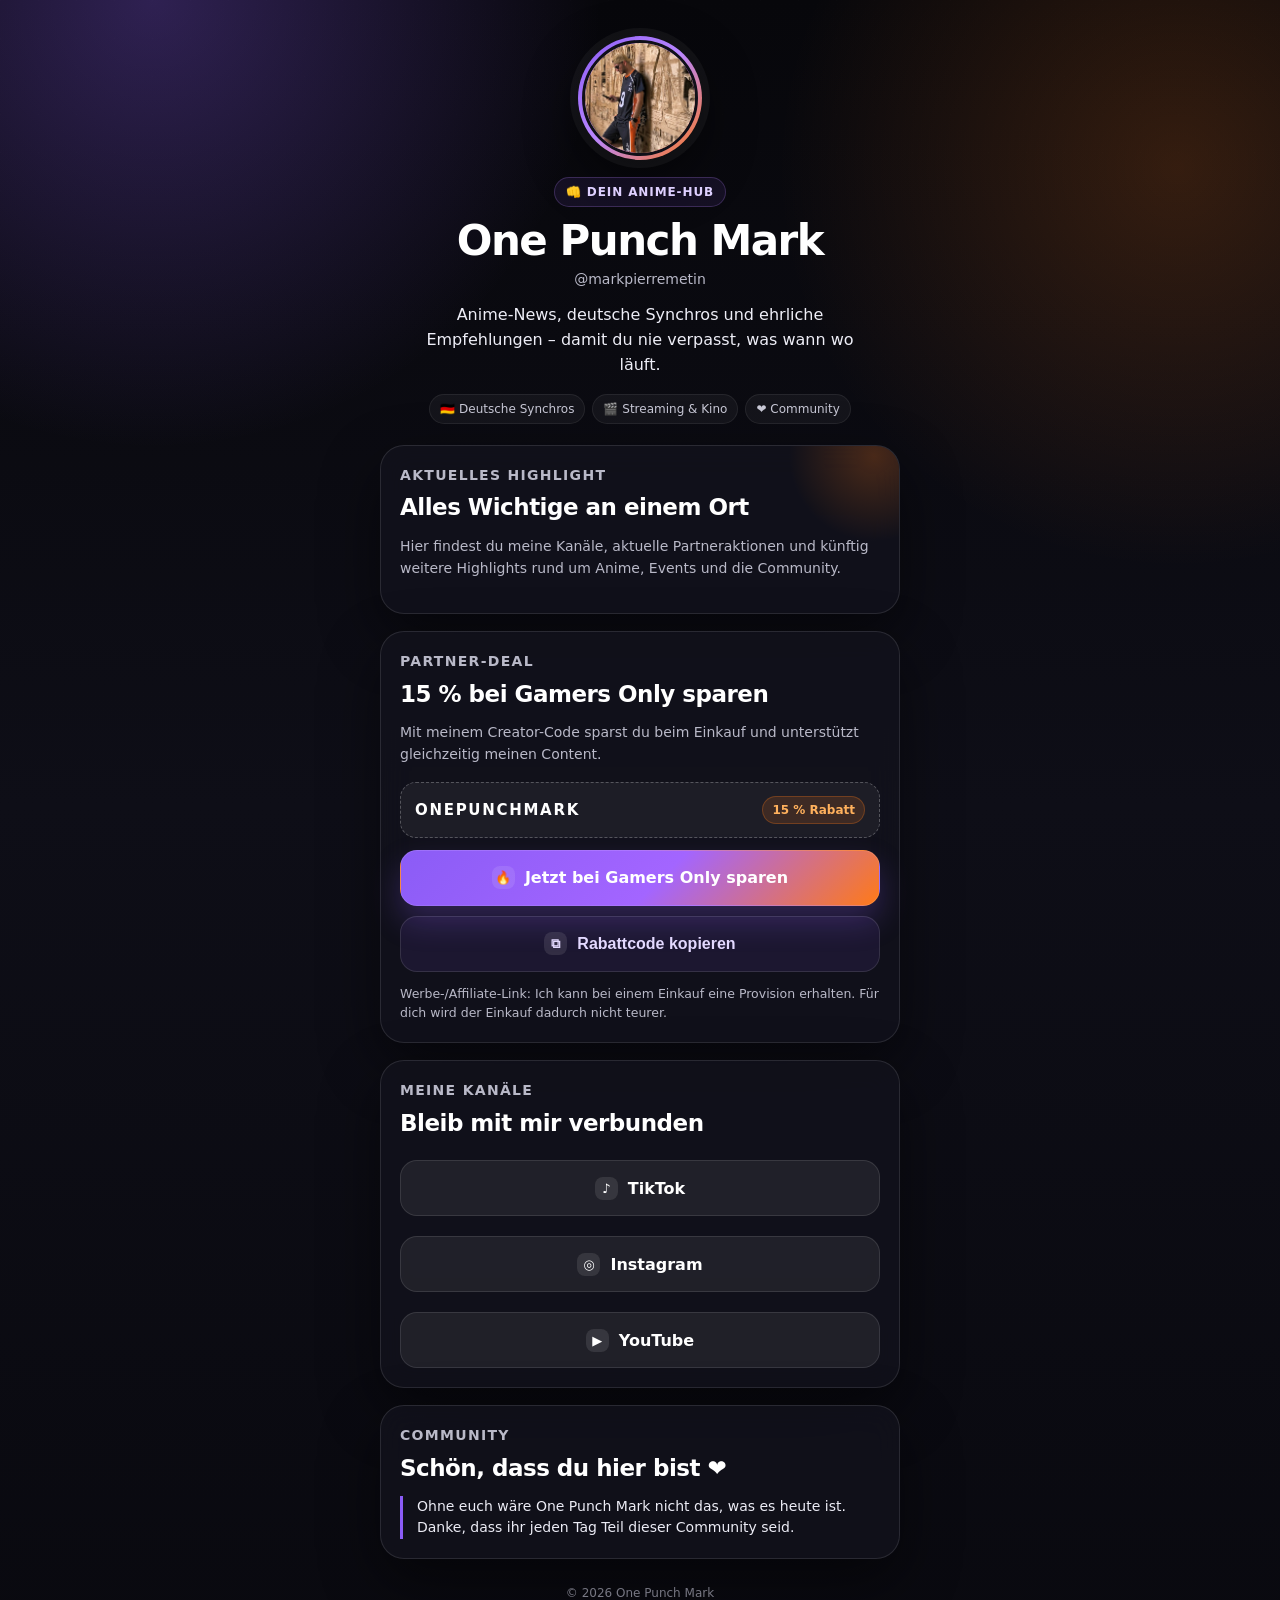
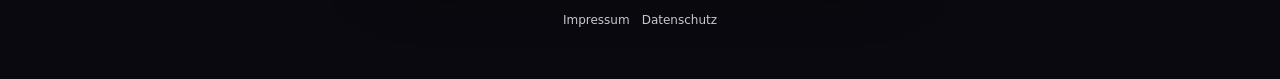
==== index.html @ 0d1c2e15 "Add files via upload" ====
<!doctype html>
<html lang="de">
<head>
  <meta charset="utf-8">
  <meta name="viewport" content="width=device-width,initial-scale=1">
  <meta name="description" content="One Punch Mark – Anime-News, deutsche Synchros, Empfehlungen und Community.">
  <meta name="theme-color" content="#08080d">
  <title>One Punch Mark – Dein Anime-Hub</title>
  <link rel="stylesheet" href="style.css">
</head>
<body>
  <main class="page-shell">
    <section class="hero">
      <div class="avatar-ring" data-avatar title="One Punch Mark">
        <img src="profilbild.jpg" alt="Profilbild von One Punch Mark">
      </div>
      <div class="kicker">👊 Dein Anime-Hub</div>
      <h1>One Punch Mark</h1>
      <div class="handle">@markpierremetin</div>
      <p class="tagline">Anime-News, deutsche Synchros und ehrliche Empfehlungen – damit du nie verpasst, was wann wo läuft.</p>
      <div class="quick-tags">
        <span>🇩🇪 Deutsche Synchros</span>
        <span>🎬 Streaming & Kino</span>
        <span>❤️ Community</span>
      </div>
    </section>

    <section class="panel highlight">
      <p class="eyebrow">Aktuelles Highlight</p>
      <h2>Alles Wichtige an einem Ort</h2>
      <p>Hier findest du meine Kanäle, aktuelle Partneraktionen und künftig weitere Highlights rund um Anime, Events und die Community.</p>
    </section>

    <section class="panel">
      <p class="eyebrow">Partner-Deal</p>
      <h2>15 % bei Gamers Only sparen</h2>
      <p>Mit meinem Creator-Code sparst du beim Einkauf und unterstützt gleichzeitig meinen Content.</p>
      <div class="deal-code">
        <strong>ONEPUNCHMARK</strong>
        <span class="discount">15 % Rabatt</span>
      </div>
      <a class="button primary" href="https://gamersonly.com?sca_ref=11611347.TvLRA7tiaW" target="_blank" rel="sponsored noopener noreferrer">
        <span class="icon">🔥</span> Jetzt bei Gamers Only sparen
      </a>
      <button class="button copy" type="button" data-copy-code>
        <span class="icon">⧉</span> Rabattcode kopieren
      </button>
      <p class="fineprint">Werbe-/Affiliate-Link: Ich kann bei einem Einkauf eine Provision erhalten. Für dich wird der Einkauf dadurch nicht teurer.</p>
    </section>

    <section class="panel">
      <p class="eyebrow">Meine Kanäle</p>
      <h2>Bleib mit mir verbunden</h2>
      <div class="social-grid">
        <a class="button secondary" href="https://www.tiktok.com/@markpierremetin" target="_blank" rel="noopener noreferrer">
          <span class="icon">♪</span> TikTok
        </a>
        <a class="button secondary" href="https://www.instagram.com/one_punch_mark" target="_blank" rel="noopener noreferrer">
          <span class="icon">◎</span> Instagram
        </a>
        <a class="button secondary" href="https://www.youtube.com/@One-Punch-Mark" target="_blank" rel="noopener noreferrer">
          <span class="icon">▶</span> YouTube
        </a>
      </div>
    </section>

    <section class="panel">
      <p class="eyebrow">Community</p>
      <h2>Schön, dass du hier bist ❤️</h2>
      <p class="community-quote">Ohne euch wäre One Punch Mark nicht das, was es heute ist. Danke, dass ihr jeden Tag Teil dieser Community seid.</p>
    </section>

    <footer class="footer">
      <div>© 2026 One Punch Mark</div>
      <nav aria-label="Rechtliche Informationen">
        <a href="impressum.html">Impressum</a>
        <a href="datenschutz.html">Datenschutz</a>
      </nav>
    </footer>
  </main>

  <div class="toast" data-toast aria-live="polite"></div>

  <div class="secret" data-secret>
    <div class="secret-card">
      <div class="punch">👊</div>
      <h2>Easter Egg gefunden!</h2>
      <p>Saitama hätte dafür vermutlich nur einmal tippen müssen.</p>
      <button class="button primary" type="button" data-close-secret>Zurück zur Seite</button>
    </div>
  </div>

  <script src="script.js"></script>
</body>
</html>
---- style.css ----
:root {
  --bg: #08080d;
  --bg-soft: #11111b;
  --panel: rgba(18,18,29,.78);
  --panel-strong: rgba(22,22,35,.94);
  --text: #fff;
  --muted: #b9b9c8;
  --line: rgba(255,255,255,.11);
  --violet: #8b5cf6;
  --violet-2: #b986ff;
  --orange: #ff7a18;
  --orange-2: #ffb15d;
  --green: #6ee7b7;
  --shadow: 0 22px 60px rgba(0,0,0,.48);
  --radius: 24px;
}
* { box-sizing: border-box; }
html { scroll-behavior: smooth; }
body {
  margin: 0;
  min-height: 100vh;
  color: var(--text);
  font-family: Inter, ui-sans-serif, system-ui, -apple-system, BlinkMacSystemFont, "Segoe UI", sans-serif;
  background:
    radial-gradient(circle at 12% 0%, rgba(139,92,246,.30), transparent 28rem),
    radial-gradient(circle at 92% 10%, rgba(255,122,24,.18), transparent 25rem),
    linear-gradient(180deg, #07070b 0%, #0e0e17 48%, #09090f 100%);
  overflow-x: hidden;
}
body::before {
  content: "";
  position: fixed;
  inset: 0;
  pointer-events: none;
  opacity: .32;
  background-image:
    linear-gradient(rgba(255,255,255,.025) 1px, transparent 1px),
    linear-gradient(90deg, rgba(255,255,255,.025) 1px, transparent 1px);
  background-size: 38px 38px;
  mask-image: linear-gradient(to bottom, #000, transparent 85%);
}
a { color: inherit; }
.page-shell {
  width: min(100% - 28px, 520px);
  margin: 0 auto;
  padding: 26px 0 48px;
  position: relative;
  z-index: 1;
}
.topbar {
  display: flex;
  align-items: center;
  justify-content: space-between;
  gap: 12px;
  margin-bottom: 22px;
}
.brand-mini {
  display: inline-flex;
  align-items: center;
  gap: 10px;
  text-decoration: none;
  font-weight: 850;
  letter-spacing: -.3px;
}
.brand-dot {
  width: 34px;
  height: 34px;
  border-radius: 12px;
  display: grid;
  place-items: center;
  background: linear-gradient(135deg, var(--violet), var(--orange));
  box-shadow: 0 10px 24px rgba(139,92,246,.22);
}
.back-link {
  text-decoration: none;
  color: var(--muted);
  font-size: 14px;
  padding: 9px 12px;
  border: 1px solid var(--line);
  border-radius: 999px;
  background: rgba(255,255,255,.04);
}
.hero {
  text-align: center;
  padding: 10px 0 4px;
  animation: rise .6s ease both;
}
.avatar-ring {
  width: 124px;
  height: 124px;
  border-radius: 50%;
  margin: 0 auto 17px;
  padding: 4px;
  background: linear-gradient(135deg, var(--violet), var(--violet-2) 48%, var(--orange));
  box-shadow: 0 0 0 8px rgba(255,255,255,.045), 0 20px 50px rgba(0,0,0,.55);
  cursor: pointer;
  user-select: none;
}
.avatar-ring img {
  width: 100%;
  height: 100%;
  display: block;
  object-fit: cover;
  border-radius: 50%;
  border: 3px solid #101018;
}
.kicker {
  display: inline-flex;
  align-items: center;
  gap: 7px;
  padding: 7px 11px;
  border: 1px solid rgba(185,134,255,.23);
  border-radius: 999px;
  background: rgba(139,92,246,.09);
  color: #ded0ff;
  font-size: 12px;
  font-weight: 800;
  letter-spacing: .9px;
  text-transform: uppercase;
}
h1 {
  margin: 13px 0 0;
  font-size: clamp(31px, 8vw, 42px);
  line-height: 1.02;
  letter-spacing: -1.5px;
}
.handle { margin-top: 8px; color: var(--muted); font-size: 14px; }
.tagline {
  margin: 15px auto 0;
  max-width: 440px;
  color: #eeeeF7;
  font-size: 16px;
  line-height: 1.58;
}
.quick-tags {
  display: flex;
  justify-content: center;
  flex-wrap: wrap;
  gap: 7px;
  margin-top: 16px;
}
.quick-tags span {
  color: #c9c9d7;
  background: rgba(255,255,255,.045);
  border: 1px solid rgba(255,255,255,.075);
  padding: 7px 10px;
  border-radius: 999px;
  font-size: 12px;
}
.panel {
  margin-top: 17px;
  padding: 19px;
  border: 1px solid var(--line);
  border-radius: var(--radius);
  background: var(--panel);
  backdrop-filter: blur(15px);
  -webkit-backdrop-filter: blur(15px);
  box-shadow: var(--shadow);
  animation: rise .58s ease both;
}
.panel.highlight {
  position: relative;
  overflow: hidden;
}
.panel.highlight::after {
  content: "";
  position: absolute;
  width: 180px;
  height: 180px;
  right: -65px;
  top: -80px;
  border-radius: 50%;
  background: radial-gradient(circle, rgba(255,122,24,.24), transparent 67%);
  pointer-events: none;
}
.eyebrow {
  margin: 0 0 8px;
  color: #dacbff;
  font-size: 12px;
  font-weight: 850;
  letter-spacing: 1.3px;
  text-transform: uppercase;
}
.panel h2 {
  margin: 0;
  font-size: 23px;
  line-height: 1.2;
  letter-spacing: -.5px;
}
.panel p {
  color: var(--muted);
  line-height: 1.56;
  font-size: 14px;
}
.deal-code {
  display: flex;
  align-items: center;
  justify-content: space-between;
  gap: 12px;
  margin: 16px 0 12px;
  padding: 13px 14px;
  border-radius: 16px;
  border: 1px dashed rgba(255,255,255,.25);
  background: rgba(255,255,255,.055);
}
.deal-code strong {
  font-size: 15px;
  letter-spacing: 1.7px;
}
.discount {
  padding: 6px 9px;
  border-radius: 999px;
  background: rgba(255,122,24,.14);
  border: 1px solid rgba(255,122,24,.28);
  color: var(--orange-2);
  font-size: 12px;
  font-weight: 850;
  white-space: nowrap;
}
.button {
  width: 100%;
  min-height: 56px;
  display: flex;
  align-items: center;
  justify-content: center;
  gap: 10px;
  padding: 14px 18px;
  text-decoration: none;
  border: 1px solid rgba(255,255,255,.11);
  border-radius: 17px;
  color: #fff;
  font-size: 16px;
  font-weight: 850;
  cursor: pointer;
  transition: transform .18s ease, filter .18s ease, border-color .18s ease, background .18s ease;
  -webkit-tap-highlight-color: transparent;
}
.button:hover, .button:focus-visible {
  transform: translateY(-2px);
  filter: brightness(1.07);
  border-color: rgba(255,255,255,.27);
}
.button:active { transform: translateY(0) scale(.99); }
.button.primary {
  background: linear-gradient(135deg, var(--violet), #a365ff 54%, var(--orange));
  box-shadow: 0 15px 30px rgba(139,92,246,.25);
}
.button.secondary { margin-top: 10px; background: rgba(255,255,255,.065); }
.button.copy {
  margin-top: 10px;
  background: rgba(139,92,246,.10);
  color: #e3d9ff;
}
.icon {
  width: 23px;
  height: 23px;
  display: inline-grid;
  place-items: center;
  border-radius: 8px;
  font-size: 13px;
  font-weight: 900;
  background: rgba(255,255,255,.10);
}
.social-grid {
  display: grid;
  gap: 10px;
  margin-top: 13px;
}
.fineprint {
  margin: 12px 0 0 !important;
  font-size: 12.5px !important;
}
.community-quote {
  margin: 13px 0 0;
  padding-left: 14px;
  border-left: 3px solid var(--violet);
  color: #ececf5 !important;
}
.footer {
  text-align: center;
  color: #8f8f9d;
  font-size: 12px;
  line-height: 1.8;
  margin-top: 24px;
}
.footer nav {
  display: flex;
  justify-content: center;
  flex-wrap: wrap;
  gap: 4px 12px;
  margin-top: 5px;
}
.footer a { color: #d0d0dd; text-decoration: none; }
.legal {
  padding: 22px;
  background: var(--panel-strong);
}
.legal h1 { font-size: 34px; margin: 0 0 6px; }
.legal h2 {
  margin: 26px 0 8px;
  font-size: 20px;
  letter-spacing: -.3px;
}
.legal h3 { margin: 18px 0 6px; font-size: 16px; }
.legal p, .legal li {
  color: #d0d0dc;
  font-size: 14px;
  line-height: 1.66;
}
.legal ul { padding-left: 20px; }
.legal a { color: #d8c6ff; overflow-wrap: anywhere; }
.notice {
  margin: 16px 0;
  padding: 13px 14px;
  border-radius: 15px;
  background: rgba(255,177,93,.08);
  border: 1px solid rgba(255,177,93,.19);
  color: #f3d4b3 !important;
}
.toast {
  position: fixed;
  left: 50%;
  bottom: 24px;
  transform: translate(-50%, 18px);
  z-index: 20;
  padding: 11px 15px;
  border-radius: 999px;
  background: #f5f3ff;
  color: #18131f;
  font-size: 13px;
  font-weight: 850;
  box-shadow: 0 18px 40px rgba(0,0,0,.35);
  opacity: 0;
  pointer-events: none;
  transition: .25s ease;
}
.toast.show { opacity: 1; transform: translate(-50%, 0); }
.secret {
  position: fixed;
  inset: 0;
  z-index: 30;
  display: grid;
  place-items: center;
  padding: 24px;
  background: rgba(5,5,10,.82);
  backdrop-filter: blur(12px);
  opacity: 0;
  pointer-events: none;
  transition: .25s ease;
}
.secret.show { opacity: 1; pointer-events: auto; }
.secret-card {
  width: min(100%, 390px);
  text-align: center;
  padding: 27px;
  border-radius: 25px;
  background: linear-gradient(155deg, #1c1830, #17131e);
  border: 1px solid rgba(255,255,255,.13);
  box-shadow: var(--shadow);
}
.secret-card .punch { font-size: 54px; }
.secret-card h2 { margin: 8px 0; }
.secret-card p { color: var(--muted); line-height: 1.55; }
@keyframes rise {
  from { opacity: 0; transform: translateY(13px); }
  to { opacity: 1; transform: translateY(0); }
}
@media (max-width: 390px) {
  .page-shell { width: min(100% - 20px, 520px); }
  .panel { padding: 16px; }
  .deal-code { align-items: flex-start; flex-direction: column; }
}
@media (prefers-reduced-motion: reduce) {
  *, *::before, *::after { animation: none !important; scroll-behavior: auto !important; transition: none !important; }
}
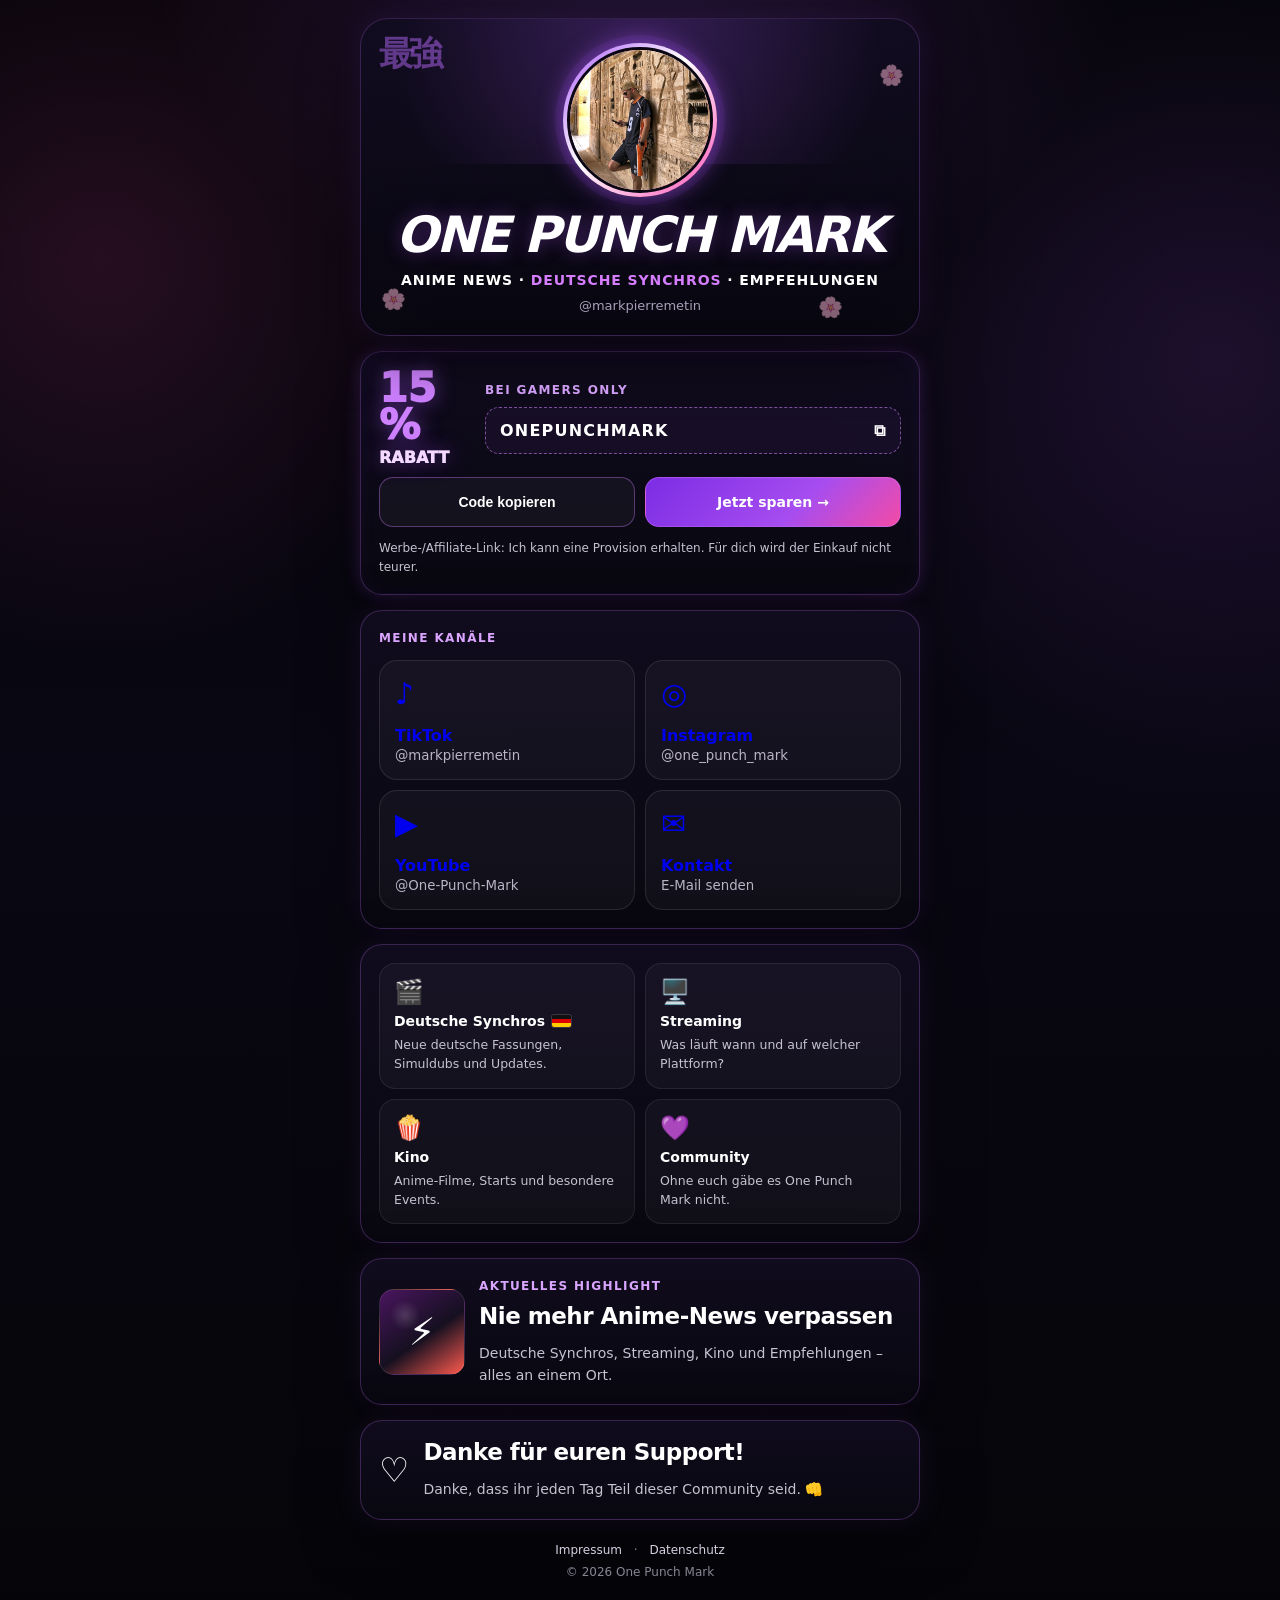
==== commit dd42afd3: "Add files via upload" ====
--- a/index.html
+++ b/index.html
@@ -1,95 +1,102 @@
 <!doctype html>
 <html lang="de">
 <head>
-  <meta charset="utf-8">
-  <meta name="viewport" content="width=device-width,initial-scale=1">
-  <meta name="description" content="One Punch Mark – Anime-News, deutsche Synchros, Empfehlungen und Community.">
-  <meta name="theme-color" content="#08080d">
-  <title>One Punch Mark – Dein Anime-Hub</title>
-  <link rel="stylesheet" href="style.css">
+<meta charset="utf-8">
+<meta name="viewport" content="width=device-width,initial-scale=1">
+<meta name="description" content="One Punch Mark – Anime-News, deutsche Synchros, Streaming, Kino und Community.">
+<meta name="theme-color" content="#050509">
+<title>One Punch Mark Hub</title>
+<link rel="stylesheet" href="style.css">
 </head>
 <body>
-  <main class="page-shell">
-    <section class="hero">
-      <div class="avatar-ring" data-avatar title="One Punch Mark">
-        <img src="profilbild.jpg" alt="Profilbild von One Punch Mark">
+<main class="wrap">
+  <section class="hero">
+    <div class="jp">最強</div>
+    <span class="sakura s1">🌸</span><span class="sakura s2">🌸</span><span class="sakura s3">🌸</span>
+    <div class="profile" data-profile><img src="profilbild.jpg" alt="One Punch Mark"></div>
+    <h1>One Punch Mark</h1>
+    <div class="sub">Anime News · <b>Deutsche Synchros</b> · Empfehlungen</div>
+    <div class="handle">@markpierremetin</div>
+  </section>
+
+  <section class="panel glow">
+    <div class="deal">
+      <div class="percent">15 %<span>RABATT</span></div>
+      <div>
+        <p class="eyebrow">Bei Gamers Only</p>
+        <div class="codebox"><span>ONEPUNCHMARK</span><span>⧉</span></div>
       </div>
-      <div class="kicker">👊 Dein Anime-Hub</div>
-      <h1>One Punch Mark</h1>
-      <div class="handle">@markpierremetin</div>
-      <p class="tagline">Anime-News, deutsche Synchros und ehrliche Empfehlungen – damit du nie verpasst, was wann wo läuft.</p>
-      <div class="quick-tags">
-        <span>🇩🇪 Deutsche Synchros</span>
-        <span>🎬 Streaming & Kino</span>
-        <span>❤️ Community</span>
+    </div>
+    <div class="actions">
+      <button class="btn" type="button" data-copy>Code kopieren</button>
+      <a class="btn primary" href="https://gamersonly.com?sca_ref=11611347.TvLRA7tiaW" target="_blank" rel="sponsored noopener noreferrer">Jetzt sparen →</a>
+    </div>
+    <p style="margin-bottom:0;font-size:12px">Werbe-/Affiliate-Link: Ich kann eine Provision erhalten. Für dich wird der Einkauf nicht teurer.</p>
+  </section>
+
+  <section class="panel">
+    <p class="eyebrow">Meine Kanäle</p>
+    <div class="socials">
+      <a class="social-card" href="https://www.tiktok.com/@markpierremetin" target="_blank" rel="noopener noreferrer">
+        <div class="social-icon">♪</div><div><strong>TikTok</strong><br><small>@markpierremetin</small></div>
+      </a>
+      <a class="social-card" href="https://www.instagram.com/one_punch_mark" target="_blank" rel="noopener noreferrer">
+        <div class="social-icon">◎</div><div><strong>Instagram</strong><br><small>@one_punch_mark</small></div>
+      </a>
+      <a class="social-card" href="https://www.youtube.com/@One-Punch-Mark" target="_blank" rel="noopener noreferrer">
+        <div class="social-icon">▶</div><div><strong>YouTube</strong><br><small>@One-Punch-Mark</small></div>
+      </a>
+      <a class="social-card" href="mailto:onepunchcompany@web.de">
+        <div class="social-icon">✉</div><div><strong>Kontakt</strong><br><small>E-Mail senden</small></div>
+      </a>
+    </div>
+  </section>
+
+  <section class="panel">
+    <div class="features">
+      <div class="feature">
+        <div class="i">🎬</div>
+        <strong>Deutsche Synchros <span class="flag-de" aria-label="Deutschland"></span></strong>
+        <p>Neue deutsche Fassungen, Simuldubs und Updates.</p>
       </div>
-    </section>
+      <div class="feature">
+        <div class="i">🖥️</div>
+        <strong>Streaming</strong>
+        <p>Was läuft wann und auf welcher Plattform?</p>
+      </div>
+      <div class="feature">
+        <div class="i">🍿</div>
+        <strong>Kino</strong>
+        <p>Anime-Filme, Starts und besondere Events.</p>
+      </div>
+      <div class="feature">
+        <div class="i">💜</div>
+        <strong>Community</strong>
+        <p>Ohne euch gäbe es One Punch Mark nicht.</p>
+      </div>
+    </div>
+  </section>
 
-    <section class="panel highlight">
+  <section class="panel highlight">
+    <div class="highlight-art">⚡</div>
+    <div>
       <p class="eyebrow">Aktuelles Highlight</p>
-      <h2>Alles Wichtige an einem Ort</h2>
-      <p>Hier findest du meine Kanäle, aktuelle Partneraktionen und künftig weitere Highlights rund um Anime, Events und die Community.</p>
-    </section>
+      <h2>Nie mehr Anime-News verpassen</h2>
+      <p style="margin-bottom:0">Deutsche Synchros, Streaming, Kino und Empfehlungen – alles an einem Ort.</p>
+    </div>
+  </section>
 
-    <section class="panel">
-      <p class="eyebrow">Partner-Deal</p>
-      <h2>15 % bei Gamers Only sparen</h2>
-      <p>Mit meinem Creator-Code sparst du beim Einkauf und unterstützt gleichzeitig meinen Content.</p>
-      <div class="deal-code">
-        <strong>ONEPUNCHMARK</strong>
-        <span class="discount">15 % Rabatt</span>
-      </div>
-      <a class="button primary" href="https://gamersonly.com?sca_ref=11611347.TvLRA7tiaW" target="_blank" rel="sponsored noopener noreferrer">
-        <span class="icon">🔥</span> Jetzt bei Gamers Only sparen
-      </a>
-      <button class="button copy" type="button" data-copy-code>
-        <span class="icon">⧉</span> Rabattcode kopieren
-      </button>
-      <p class="fineprint">Werbe-/Affiliate-Link: Ich kann bei einem Einkauf eine Provision erhalten. Für dich wird der Einkauf dadurch nicht teurer.</p>
-    </section>
+  <section class="panel community">
+    <div class="heart">♡</div>
+    <div><h2>Danke für euren Support!</h2><p style="margin-bottom:0">Danke, dass ihr jeden Tag Teil dieser Community seid. 👊</p></div>
+  </section>
 
-    <section class="panel">
-      <p class="eyebrow">Meine Kanäle</p>
-      <h2>Bleib mit mir verbunden</h2>
-      <div class="social-grid">
-        <a class="button secondary" href="https://www.tiktok.com/@markpierremetin" target="_blank" rel="noopener noreferrer">
-          <span class="icon">♪</span> TikTok
-        </a>
-        <a class="button secondary" href="https://www.instagram.com/one_punch_mark" target="_blank" rel="noopener noreferrer">
-          <span class="icon">◎</span> Instagram
-        </a>
-        <a class="button secondary" href="https://www.youtube.com/@One-Punch-Mark" target="_blank" rel="noopener noreferrer">
-          <span class="icon">▶</span> YouTube
-        </a>
-      </div>
-    </section>
-
-    <section class="panel">
-      <p class="eyebrow">Community</p>
-      <h2>Schön, dass du hier bist ❤️</h2>
-      <p class="community-quote">Ohne euch wäre One Punch Mark nicht das, was es heute ist. Danke, dass ihr jeden Tag Teil dieser Community seid.</p>
-    </section>
-
-    <footer class="footer">
-      <div>© 2026 One Punch Mark</div>
-      <nav aria-label="Rechtliche Informationen">
-        <a href="impressum.html">Impressum</a>
-        <a href="datenschutz.html">Datenschutz</a>
-      </nav>
-    </footer>
-  </main>
-
-  <div class="toast" data-toast aria-live="polite"></div>
-
-  <div class="secret" data-secret>
-    <div class="secret-card">
-      <div class="punch">👊</div>
-      <h2>Easter Egg gefunden!</h2>
-      <p>Saitama hätte dafür vermutlich nur einmal tippen müssen.</p>
-      <button class="button primary" type="button" data-close-secret>Zurück zur Seite</button>
-    </div>
-  </div>
-
-  <script src="script.js"></script>
+  <footer class="footer">
+    <div><a href="impressum.html">Impressum</a> · <a href="datenschutz.html">Datenschutz</a></div>
+    <div>© 2026 One Punch Mark</div>
+  </footer>
+</main>
+<div class="toast" data-toast aria-live="polite"></div>
+<script src="script.js"></script>
 </body>
 </html>
--- a/style.css
+++ b/style.css
@@ -1,375 +1,174 @@
-:root {
-  --bg: #08080d;
-  --bg-soft: #11111b;
-  --panel: rgba(18,18,29,.78);
-  --panel-strong: rgba(22,22,35,.94);
-  --text: #fff;
-  --muted: #b9b9c8;
-  --line: rgba(255,255,255,.11);
-  --violet: #8b5cf6;
-  --violet-2: #b986ff;
-  --orange: #ff7a18;
-  --orange-2: #ffb15d;
-  --green: #6ee7b7;
-  --shadow: 0 22px 60px rgba(0,0,0,.48);
-  --radius: 24px;
+:root{
+  --bg:#050509;
+  --panel:rgba(12,10,24,.86);
+  --panel2:rgba(18,13,34,.94);
+  --line:rgba(196,118,255,.26);
+  --violet:#a855f7;
+  --violet2:#d67dff;
+  --pink:#ff4fb8;
+  --orange:#ff7a18;
+  --text:#ffffff;
+  --muted:#c5c2d1;
+  --soft:#8e8a9b;
+  --shadow:0 18px 55px rgba(0,0,0,.58);
 }
-* { box-sizing: border-box; }
-html { scroll-behavior: smooth; }
-body {
-  margin: 0;
-  min-height: 100vh;
-  color: var(--text);
-  font-family: Inter, ui-sans-serif, system-ui, -apple-system, BlinkMacSystemFont, "Segoe UI", sans-serif;
+*{box-sizing:border-box}
+html{scroll-behavior:smooth}
+body{
+  margin:0;
+  min-height:100vh;
+  color:var(--text);
+  font-family:Inter,ui-sans-serif,system-ui,-apple-system,BlinkMacSystemFont,"Segoe UI",sans-serif;
   background:
-    radial-gradient(circle at 12% 0%, rgba(139,92,246,.30), transparent 28rem),
-    radial-gradient(circle at 92% 10%, rgba(255,122,24,.18), transparent 25rem),
-    linear-gradient(180deg, #07070b 0%, #0e0e17 48%, #09090f 100%);
-  overflow-x: hidden;
+    radial-gradient(circle at 50% -10%,rgba(168,85,247,.25),transparent 32rem),
+    radial-gradient(circle at 8% 16%,rgba(255,79,184,.13),transparent 25rem),
+    radial-gradient(circle at 95% 22%,rgba(168,85,247,.14),transparent 28rem),
+    linear-gradient(180deg,#030306 0%,#090713 48%,#050509 100%);
+  overflow-x:hidden;
 }
-body::before {
-  content: "";
-  position: fixed;
-  inset: 0;
-  pointer-events: none;
-  opacity: .32;
+body:before{
+  content:"";
+  position:fixed;
+  inset:0;
+  pointer-events:none;
+  opacity:.25;
   background-image:
-    linear-gradient(rgba(255,255,255,.025) 1px, transparent 1px),
-    linear-gradient(90deg, rgba(255,255,255,.025) 1px, transparent 1px);
-  background-size: 38px 38px;
-  mask-image: linear-gradient(to bottom, #000, transparent 85%);
+    linear-gradient(rgba(255,255,255,.02) 1px,transparent 1px),
+    linear-gradient(90deg,rgba(255,255,255,.02) 1px,transparent 1px);
+  background-size:36px 36px;
+  mask-image:linear-gradient(to bottom,#000,transparent 88%);
 }
-a { color: inherit; }
-.page-shell {
-  width: min(100% - 28px, 520px);
-  margin: 0 auto;
-  padding: 26px 0 48px;
-  position: relative;
-  z-index: 1;
+.wrap{width:min(100% - 22px,560px);margin:auto;padding:18px 0 42px;position:relative;z-index:2}
+.hero{
+  position:relative;
+  padding:24px 18px 22px;
+  text-align:center;
+  border:1px solid rgba(188,111,255,.24);
+  border-radius:28px;
+  background:linear-gradient(180deg,rgba(17,12,32,.88),rgba(8,7,16,.92));
+  box-shadow:0 0 30px rgba(168,85,247,.12),var(--shadow);
+  overflow:hidden;
 }
-.topbar {
-  display: flex;
-  align-items: center;
-  justify-content: space-between;
-  gap: 12px;
-  margin-bottom: 22px;
+.hero:before{
+  content:"";
+  position:absolute;
+  inset:-30% -10% auto;
+  height:240px;
+  background:radial-gradient(circle,rgba(173,90,255,.24),transparent 68%);
 }
-.brand-mini {
-  display: inline-flex;
-  align-items: center;
-  gap: 10px;
-  text-decoration: none;
-  font-weight: 850;
-  letter-spacing: -.3px;
+.jp{
+  position:absolute;
+  left:18px;
+  top:12px;
+  color:rgba(185,109,255,.48);
+  font-size:34px;
+  font-weight:900;
+  letter-spacing:-4px;
 }
-.brand-dot {
-  width: 34px;
-  height: 34px;
-  border-radius: 12px;
-  display: grid;
-  place-items: center;
-  background: linear-gradient(135deg, var(--violet), var(--orange));
-  box-shadow: 0 10px 24px rgba(139,92,246,.22);
+.profile{
+  width:154px;height:154px;margin:0 auto 14px;padding:4px;border-radius:50%;
+  background:linear-gradient(135deg,var(--violet),#fff 45%,var(--pink));
+  box-shadow:0 0 24px rgba(168,85,247,.65),0 0 0 8px rgba(168,85,247,.08);
+  position:relative;z-index:2;cursor:pointer
 }
-.back-link {
-  text-decoration: none;
-  color: var(--muted);
-  font-size: 14px;
-  padding: 9px 12px;
-  border: 1px solid var(--line);
-  border-radius: 999px;
-  background: rgba(255,255,255,.04);
+.profile img{width:100%;height:100%;border-radius:50%;display:block;object-fit:cover;border:3px solid #0a0712}
+.hero h1{
+  position:relative;z-index:2;
+  margin:0;
+  font-size:clamp(34px,9vw,50px);
+  line-height:.98;
+  letter-spacing:-2px;
+  font-style:italic;
+  text-transform:uppercase;
+  text-shadow:0 0 18px rgba(168,85,247,.35);
 }
-.hero {
-  text-align: center;
-  padding: 10px 0 4px;
-  animation: rise .6s ease both;
+.hero .sub{
+  position:relative;z-index:2;
+  margin:12px 0 0;
+  font-size:14px;
+  font-weight:800;
+  letter-spacing:.9px;
+  text-transform:uppercase;
 }
-.avatar-ring {
-  width: 124px;
-  height: 124px;
-  border-radius: 50%;
-  margin: 0 auto 17px;
-  padding: 4px;
-  background: linear-gradient(135deg, var(--violet), var(--violet-2) 48%, var(--orange));
-  box-shadow: 0 0 0 8px rgba(255,255,255,.045), 0 20px 50px rgba(0,0,0,.55);
-  cursor: pointer;
-  user-select: none;
+.hero .sub b{color:var(--violet2)}
+.hero .handle{position:relative;z-index:2;margin-top:10px;color:#a99fb9;font-size:13px}
+.sakura{position:absolute;font-size:20px;opacity:.5;animation:float 7s ease-in-out infinite}
+.s1{right:15px;top:44px}.s2{left:20px;bottom:24px;animation-delay:1.6s}.s3{right:76px;bottom:16px;animation-delay:3s}
+.panel{
+  margin-top:15px;
+  padding:18px;
+  border-radius:22px;
+  border:1px solid var(--line);
+  background:linear-gradient(180deg,rgba(17,12,31,.94),rgba(9,8,17,.96));
+  box-shadow:0 0 26px rgba(168,85,247,.10),var(--shadow);
 }
-.avatar-ring img {
-  width: 100%;
-  height: 100%;
-  display: block;
-  object-fit: cover;
-  border-radius: 50%;
-  border: 3px solid #101018;
+.glow{box-shadow:0 0 18px rgba(168,85,247,.22),inset 0 0 20px rgba(168,85,247,.05),var(--shadow)}
+.eyebrow{margin:0 0 7px;color:#d9a5ff;font-size:12px;font-weight:900;letter-spacing:1.4px;text-transform:uppercase}
+h2{margin:0;font-size:23px;letter-spacing:-.5px}
+p{color:var(--muted);font-size:14px;line-height:1.55}
+.deal{
+  display:grid;grid-template-columns:90px 1fr;gap:16px;align-items:center
 }
-.kicker {
-  display: inline-flex;
-  align-items: center;
-  gap: 7px;
-  padding: 7px 11px;
-  border: 1px solid rgba(185,134,255,.23);
-  border-radius: 999px;
-  background: rgba(139,92,246,.09);
-  color: #ded0ff;
-  font-size: 12px;
-  font-weight: 800;
-  letter-spacing: .9px;
-  text-transform: uppercase;
+.percent{
+  font-size:41px;font-weight:1000;line-height:.9;color:#cf82ff;text-shadow:0 0 20px rgba(168,85,247,.55)
 }
-h1 {
-  margin: 13px 0 0;
-  font-size: clamp(31px, 8vw, 42px);
-  line-height: 1.02;
-  letter-spacing: -1.5px;
+.percent span{display:block;font-size:16px;margin-top:7px;color:#f3d9ff}
+.codebox{
+  display:flex;justify-content:space-between;align-items:center;gap:10px;
+  padding:13px 14px;border:1px dashed rgba(210,133,255,.55);border-radius:14px;
+  background:rgba(168,85,247,.06);font-weight:900;letter-spacing:1.2px
 }
-.handle { margin-top: 8px; color: var(--muted); font-size: 14px; }
-.tagline {
-  margin: 15px auto 0;
-  max-width: 440px;
-  color: #eeeeF7;
-  font-size: 16px;
-  line-height: 1.58;
+.actions{display:grid;grid-template-columns:1fr 1fr;gap:10px;margin-top:12px}
+.btn{
+  display:flex;align-items:center;justify-content:center;gap:8px;min-height:50px;padding:12px 14px;
+  border-radius:14px;border:1px solid rgba(208,123,255,.38);color:#fff;text-decoration:none;
+  background:rgba(255,255,255,.04);font-weight:850;font-size:14px;cursor:pointer;transition:.18s
 }
-.quick-tags {
-  display: flex;
-  justify-content: center;
-  flex-wrap: wrap;
-  gap: 7px;
-  margin-top: 16px;
+.btn:hover{transform:translateY(-2px);filter:brightness(1.1);box-shadow:0 0 20px rgba(168,85,247,.18)}
+.btn.primary{background:linear-gradient(135deg,#7c2ce4,#a64df0 60%,#f34ba6)}
+.socials{display:grid;grid-template-columns:1fr 1fr;gap:10px;margin-top:12px}
+.social-card{
+  min-height:120px;padding:15px;border-radius:18px;border:1px solid rgba(255,255,255,.10);
+  background:rgba(255,255,255,.035);text-decoration:none;display:flex;flex-direction:column;justify-content:space-between;
+  transition:.18s
 }
-.quick-tags span {
-  color: #c9c9d7;
-  background: rgba(255,255,255,.045);
-  border: 1px solid rgba(255,255,255,.075);
-  padding: 7px 10px;
-  border-radius: 999px;
-  font-size: 12px;
+.social-card:hover{transform:translateY(-2px);border-color:rgba(201,111,255,.45);box-shadow:0 0 22px rgba(168,85,247,.12)}
+.social-icon{font-size:30px}
+.social-card strong{font-size:16px}.social-card small{color:#b9b4c6}
+.features{display:grid;grid-template-columns:1fr 1fr;gap:10px}
+.feature{
+  padding:14px;border-radius:16px;background:rgba(255,255,255,.035);border:1px solid rgba(255,255,255,.08)
 }
-.panel {
-  margin-top: 17px;
-  padding: 19px;
-  border: 1px solid var(--line);
-  border-radius: var(--radius);
-  background: var(--panel);
-  backdrop-filter: blur(15px);
-  -webkit-backdrop-filter: blur(15px);
-  box-shadow: var(--shadow);
-  animation: rise .58s ease both;
+.feature .i{font-size:24px;margin-bottom:7px}
+.feature strong{display:flex;align-items:center;gap:7px;font-size:14px}
+.feature p{margin:6px 0 0;font-size:12.5px}
+.flag-de{display:inline-block;width:19px;height:12px;border-radius:2px;background:linear-gradient(to bottom,#111 0 33.33%,#dd0000 33.33% 66.66%,#ffce00 66.66%);box-shadow:0 0 0 1px rgba(255,255,255,.15)}
+.highlight{display:grid;grid-template-columns:86px 1fr;gap:14px;align-items:center}
+.highlight-art{
+  height:86px;border-radius:15px;
+  background:
+    radial-gradient(circle at 30% 30%,rgba(255,255,255,.16),transparent 18%),
+    linear-gradient(145deg,#4a155f,#151020 55%,#ff5a4f);
+  display:grid;place-items:center;font-size:38px;border:1px solid rgba(255,255,255,.10)
 }
-.panel.highlight {
-  position: relative;
-  overflow: hidden;
+.community{display:flex;gap:14px;align-items:center}
+.community .heart{font-size:34px}
+.footer{text-align:center;color:#898493;font-size:12px;margin-top:20px;line-height:1.8}
+.footer a{color:#d6cfe0;text-decoration:none;margin:0 8px}
+.toast{
+  position:fixed;left:50%;bottom:20px;transform:translate(-50%,16px);opacity:0;pointer-events:none;
+  background:#fff;color:#160d1c;font-weight:900;font-size:13px;padding:11px 15px;border-radius:999px;
+  box-shadow:0 18px 40px rgba(0,0,0,.4);transition:.2s;z-index:20
 }
-.panel.highlight::after {
-  content: "";
-  position: absolute;
-  width: 180px;
-  height: 180px;
-  right: -65px;
-  top: -80px;
-  border-radius: 50%;
-  background: radial-gradient(circle, rgba(255,122,24,.24), transparent 67%);
-  pointer-events: none;
+.toast.show{opacity:1;transform:translate(-50%,0)}
+.topbar{display:flex;justify-content:space-between;align-items:center;margin-bottom:14px}
+.topbar a{text-decoration:none}
+.back{padding:9px 12px;border:1px solid var(--line);border-radius:999px;color:var(--muted);background:rgba(255,255,255,.04)}
+.legal{padding:22px}.legal h1{margin:0 0 8px;font-size:34px}.legal h2{margin-top:25px;font-size:20px}
+.legal p,.legal li{color:#d2cedb;line-height:1.65;font-size:14px}.legal a{color:#d3a3ff;overflow-wrap:anywhere}
+.note{padding:13px;border-radius:14px;background:rgba(255,122,24,.08);border:1px solid rgba(255,122,24,.22);color:#f0d3bd!important}
+@keyframes float{0%,100%{transform:translateY(0) rotate(0)}50%{transform:translateY(-10px) rotate(8deg)}}
+@media(max-width:420px){
+  .deal{grid-template-columns:1fr}.actions{grid-template-columns:1fr}.profile{width:142px;height:142px}
 }
-.eyebrow {
-  margin: 0 0 8px;
-  color: #dacbff;
-  font-size: 12px;
-  font-weight: 850;
-  letter-spacing: 1.3px;
-  text-transform: uppercase;
-}
-.panel h2 {
-  margin: 0;
-  font-size: 23px;
-  line-height: 1.2;
-  letter-spacing: -.5px;
-}
-.panel p {
-  color: var(--muted);
-  line-height: 1.56;
-  font-size: 14px;
-}
-.deal-code {
-  display: flex;
-  align-items: center;
-  justify-content: space-between;
-  gap: 12px;
-  margin: 16px 0 12px;
-  padding: 13px 14px;
-  border-radius: 16px;
-  border: 1px dashed rgba(255,255,255,.25);
-  background: rgba(255,255,255,.055);
-}
-.deal-code strong {
-  font-size: 15px;
-  letter-spacing: 1.7px;
-}
-.discount {
-  padding: 6px 9px;
-  border-radius: 999px;
-  background: rgba(255,122,24,.14);
-  border: 1px solid rgba(255,122,24,.28);
-  color: var(--orange-2);
-  font-size: 12px;
-  font-weight: 850;
-  white-space: nowrap;
-}
-.button {
-  width: 100%;
-  min-height: 56px;
-  display: flex;
-  align-items: center;
-  justify-content: center;
-  gap: 10px;
-  padding: 14px 18px;
-  text-decoration: none;
-  border: 1px solid rgba(255,255,255,.11);
-  border-radius: 17px;
-  color: #fff;
-  font-size: 16px;
-  font-weight: 850;
-  cursor: pointer;
-  transition: transform .18s ease, filter .18s ease, border-color .18s ease, background .18s ease;
-  -webkit-tap-highlight-color: transparent;
-}
-.button:hover, .button:focus-visible {
-  transform: translateY(-2px);
-  filter: brightness(1.07);
-  border-color: rgba(255,255,255,.27);
-}
-.button:active { transform: translateY(0) scale(.99); }
-.button.primary {
-  background: linear-gradient(135deg, var(--violet), #a365ff 54%, var(--orange));
-  box-shadow: 0 15px 30px rgba(139,92,246,.25);
-}
-.button.secondary { margin-top: 10px; background: rgba(255,255,255,.065); }
-.button.copy {
-  margin-top: 10px;
-  background: rgba(139,92,246,.10);
-  color: #e3d9ff;
-}
-.icon {
-  width: 23px;
-  height: 23px;
-  display: inline-grid;
-  place-items: center;
-  border-radius: 8px;
-  font-size: 13px;
-  font-weight: 900;
-  background: rgba(255,255,255,.10);
-}
-.social-grid {
-  display: grid;
-  gap: 10px;
-  margin-top: 13px;
-}
-.fineprint {
-  margin: 12px 0 0 !important;
-  font-size: 12.5px !important;
-}
-.community-quote {
-  margin: 13px 0 0;
-  padding-left: 14px;
-  border-left: 3px solid var(--violet);
-  color: #ececf5 !important;
-}
-.footer {
-  text-align: center;
-  color: #8f8f9d;
-  font-size: 12px;
-  line-height: 1.8;
-  margin-top: 24px;
-}
-.footer nav {
-  display: flex;
-  justify-content: center;
-  flex-wrap: wrap;
-  gap: 4px 12px;
-  margin-top: 5px;
-}
-.footer a { color: #d0d0dd; text-decoration: none; }
-.legal {
-  padding: 22px;
-  background: var(--panel-strong);
-}
-.legal h1 { font-size: 34px; margin: 0 0 6px; }
-.legal h2 {
-  margin: 26px 0 8px;
-  font-size: 20px;
-  letter-spacing: -.3px;
-}
-.legal h3 { margin: 18px 0 6px; font-size: 16px; }
-.legal p, .legal li {
-  color: #d0d0dc;
-  font-size: 14px;
-  line-height: 1.66;
-}
-.legal ul { padding-left: 20px; }
-.legal a { color: #d8c6ff; overflow-wrap: anywhere; }
-.notice {
-  margin: 16px 0;
-  padding: 13px 14px;
-  border-radius: 15px;
-  background: rgba(255,177,93,.08);
-  border: 1px solid rgba(255,177,93,.19);
-  color: #f3d4b3 !important;
-}
-.toast {
-  position: fixed;
-  left: 50%;
-  bottom: 24px;
-  transform: translate(-50%, 18px);
-  z-index: 20;
-  padding: 11px 15px;
-  border-radius: 999px;
-  background: #f5f3ff;
-  color: #18131f;
-  font-size: 13px;
-  font-weight: 850;
-  box-shadow: 0 18px 40px rgba(0,0,0,.35);
-  opacity: 0;
-  pointer-events: none;
-  transition: .25s ease;
-}
-.toast.show { opacity: 1; transform: translate(-50%, 0); }
-.secret {
-  position: fixed;
-  inset: 0;
-  z-index: 30;
-  display: grid;
-  place-items: center;
-  padding: 24px;
-  background: rgba(5,5,10,.82);
-  backdrop-filter: blur(12px);
-  opacity: 0;
-  pointer-events: none;
-  transition: .25s ease;
-}
-.secret.show { opacity: 1; pointer-events: auto; }
-.secret-card {
-  width: min(100%, 390px);
-  text-align: center;
-  padding: 27px;
-  border-radius: 25px;
-  background: linear-gradient(155deg, #1c1830, #17131e);
-  border: 1px solid rgba(255,255,255,.13);
-  box-shadow: var(--shadow);
-}
-.secret-card .punch { font-size: 54px; }
-.secret-card h2 { margin: 8px 0; }
-.secret-card p { color: var(--muted); line-height: 1.55; }
-@keyframes rise {
-  from { opacity: 0; transform: translateY(13px); }
-  to { opacity: 1; transform: translateY(0); }
-}
-@media (max-width: 390px) {
-  .page-shell { width: min(100% - 20px, 520px); }
-  .panel { padding: 16px; }
-  .deal-code { align-items: flex-start; flex-direction: column; }
-}
-@media (prefers-reduced-motion: reduce) {
-  *, *::before, *::after { animation: none !important; scroll-behavior: auto !important; transition: none !important; }
-}
+@media(prefers-reduced-motion:reduce){*{animation:none!important;transition:none!important}}
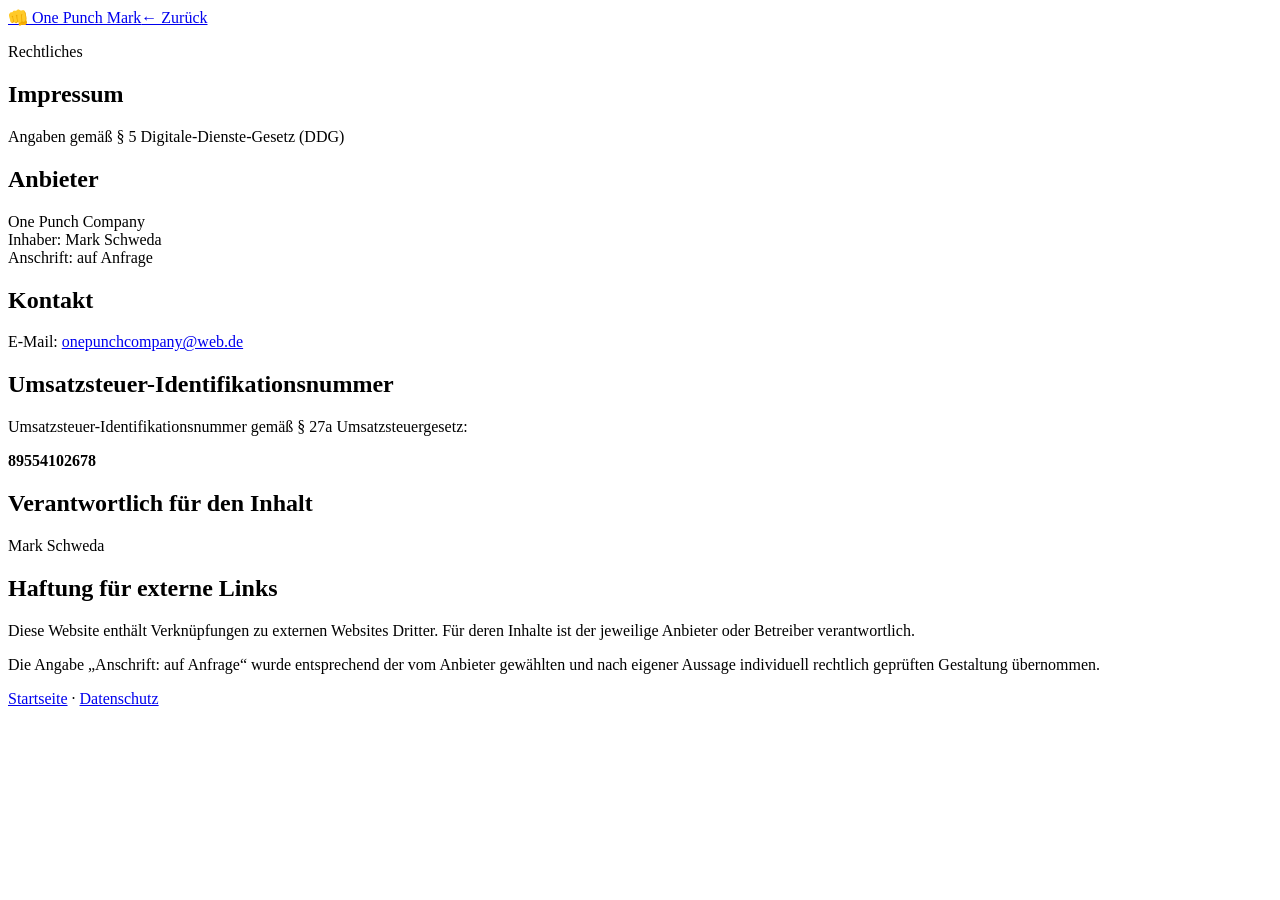
==== commit 6539a84f: "Add files via upload" ====
--- a/index.html
+++ b/index.html
@@ -1,102 +1,17 @@
 <!doctype html>
 <html lang="de">
-<head>
-<meta charset="utf-8">
-<meta name="viewport" content="width=device-width,initial-scale=1">
-<meta name="description" content="One Punch Mark – Anime-News, deutsche Synchros, Streaming, Kino und Community.">
-<meta name="theme-color" content="#050509">
-<title>One Punch Mark Hub</title>
-<link rel="stylesheet" href="style.css">
-</head>
-<body>
-<main class="wrap">
-  <section class="hero">
-    <div class="jp">最強</div>
-    <span class="sakura s1">🌸</span><span class="sakura s2">🌸</span><span class="sakura s3">🌸</span>
-    <div class="profile" data-profile><img src="profilbild.jpg" alt="One Punch Mark"></div>
-    <h1>One Punch Mark</h1>
-    <div class="sub">Anime News · <b>Deutsche Synchros</b> · Empfehlungen</div>
-    <div class="handle">@markpierremetin</div>
-  </section>
-
-  <section class="panel glow">
-    <div class="deal">
-      <div class="percent">15 %<span>RABATT</span></div>
-      <div>
-        <p class="eyebrow">Bei Gamers Only</p>
-        <div class="codebox"><span>ONEPUNCHMARK</span><span>⧉</span></div>
-      </div>
-    </div>
-    <div class="actions">
-      <button class="btn" type="button" data-copy>Code kopieren</button>
-      <a class="btn primary" href="https://gamersonly.com?sca_ref=11611347.TvLRA7tiaW" target="_blank" rel="sponsored noopener noreferrer">Jetzt sparen →</a>
-    </div>
-    <p style="margin-bottom:0;font-size:12px">Werbe-/Affiliate-Link: Ich kann eine Provision erhalten. Für dich wird der Einkauf nicht teurer.</p>
-  </section>
-
-  <section class="panel">
-    <p class="eyebrow">Meine Kanäle</p>
-    <div class="socials">
-      <a class="social-card" href="https://www.tiktok.com/@markpierremetin" target="_blank" rel="noopener noreferrer">
-        <div class="social-icon">♪</div><div><strong>TikTok</strong><br><small>@markpierremetin</small></div>
-      </a>
-      <a class="social-card" href="https://www.instagram.com/one_punch_mark" target="_blank" rel="noopener noreferrer">
-        <div class="social-icon">◎</div><div><strong>Instagram</strong><br><small>@one_punch_mark</small></div>
-      </a>
-      <a class="social-card" href="https://www.youtube.com/@One-Punch-Mark" target="_blank" rel="noopener noreferrer">
-        <div class="social-icon">▶</div><div><strong>YouTube</strong><br><small>@One-Punch-Mark</small></div>
-      </a>
-      <a class="social-card" href="mailto:onepunchcompany@web.de">
-        <div class="social-icon">✉</div><div><strong>Kontakt</strong><br><small>E-Mail senden</small></div>
-      </a>
-    </div>
-  </section>
-
-  <section class="panel">
-    <div class="features">
-      <div class="feature">
-        <div class="i">🎬</div>
-        <strong>Deutsche Synchros <span class="flag-de" aria-label="Deutschland"></span></strong>
-        <p>Neue deutsche Fassungen, Simuldubs und Updates.</p>
-      </div>
-      <div class="feature">
-        <div class="i">🖥️</div>
-        <strong>Streaming</strong>
-        <p>Was läuft wann und auf welcher Plattform?</p>
-      </div>
-      <div class="feature">
-        <div class="i">🍿</div>
-        <strong>Kino</strong>
-        <p>Anime-Filme, Starts und besondere Events.</p>
-      </div>
-      <div class="feature">
-        <div class="i">💜</div>
-        <strong>Community</strong>
-        <p>Ohne euch gäbe es One Punch Mark nicht.</p>
-      </div>
-    </div>
-  </section>
-
-  <section class="panel highlight">
-    <div class="highlight-art">⚡</div>
-    <div>
-      <p class="eyebrow">Aktuelles Highlight</p>
-      <h2>Nie mehr Anime-News verpassen</h2>
-      <p style="margin-bottom:0">Deutsche Synchros, Streaming, Kino und Empfehlungen – alles an einem Ort.</p>
-    </div>
-  </section>
-
-  <section class="panel community">
-    <div class="heart">♡</div>
-    <div><h2>Danke für euren Support!</h2><p style="margin-bottom:0">Danke, dass ihr jeden Tag Teil dieser Community seid. 👊</p></div>
-  </section>
-
-  <footer class="footer">
-    <div><a href="impressum.html">Impressum</a> · <a href="datenschutz.html">Datenschutz</a></div>
-    <div>© 2026 One Punch Mark</div>
-  </footer>
-</main>
-<div class="toast" data-toast aria-live="polite"></div>
-<script src="script.js"></script>
-</body>
-</html>
+<head><meta charset="utf-8"><meta name="viewport" content="width=device-width,initial-scale=1"><meta name="theme-color" content="#050509"><title>Impressum – One Punch Mark</title><link rel="stylesheet" href="style.css"></head>
+<body><main class="wrap">
+<div class="topbar"><a href="index.html">👊 One Punch Mark</a><a class="back" href="index.html">← Zurück</a></div>
+<article class="panel legal">
+<p class="eyebrow">Rechtliches</p><h1>Impressum</h1>
+<p>Angaben gemäß § 5 Digitale-Dienste-Gesetz (DDG)</p>
+<h2>Anbieter</h2><p>One Punch Company<br>Inhaber: Mark Schweda<br>Anschrift: auf Anfrage</p>
+<h2>Kontakt</h2><p>E-Mail: <a href="mailto:onepunchcompany@web.de">onepunchcompany@web.de</a></p>
+<h2>Umsatzsteuer-Identifikationsnummer</h2><p>Umsatzsteuer-Identifikationsnummer gemäß § 27a Umsatzsteuergesetz:</p><p><strong>89554102678</strong></p>
+<h2>Verantwortlich für den Inhalt</h2><p>Mark Schweda</p>
+<h2>Haftung für externe Links</h2><p>Diese Website enthält Verknüpfungen zu externen Websites Dritter. Für deren Inhalte ist der jeweilige Anbieter oder Betreiber verantwortlich.</p>
+<p class="note">Die Angabe „Anschrift: auf Anfrage“ wurde entsprechend der vom Anbieter gewählten und nach eigener Aussage individuell rechtlich geprüften Gestaltung übernommen.</p>
+</article>
+<footer class="footer"><a href="index.html">Startseite</a> · <a href="datenschutz.html">Datenschutz</a></footer>
+</main></body></html>
--- a/style.css
+++ b/style.css
@@ -1,174 +1,11 @@
-:root{
-  --bg:#050509;
-  --panel:rgba(12,10,24,.86);
-  --panel2:rgba(18,13,34,.94);
-  --line:rgba(196,118,255,.26);
-  --violet:#a855f7;
-  --violet2:#d67dff;
-  --pink:#ff4fb8;
-  --orange:#ff7a18;
-  --text:#ffffff;
-  --muted:#c5c2d1;
-  --soft:#8e8a9b;
-  --shadow:0 18px 55px rgba(0,0,0,.58);
-}
-*{box-sizing:border-box}
-html{scroll-behavior:smooth}
-body{
-  margin:0;
-  min-height:100vh;
-  color:var(--text);
-  font-family:Inter,ui-sans-serif,system-ui,-apple-system,BlinkMacSystemFont,"Segoe UI",sans-serif;
-  background:
-    radial-gradient(circle at 50% -10%,rgba(168,85,247,.25),transparent 32rem),
-    radial-gradient(circle at 8% 16%,rgba(255,79,184,.13),transparent 25rem),
-    radial-gradient(circle at 95% 22%,rgba(168,85,247,.14),transparent 28rem),
-    linear-gradient(180deg,#030306 0%,#090713 48%,#050509 100%);
-  overflow-x:hidden;
-}
-body:before{
-  content:"";
-  position:fixed;
-  inset:0;
-  pointer-events:none;
-  opacity:.25;
-  background-image:
-    linear-gradient(rgba(255,255,255,.02) 1px,transparent 1px),
-    linear-gradient(90deg,rgba(255,255,255,.02) 1px,transparent 1px);
-  background-size:36px 36px;
-  mask-image:linear-gradient(to bottom,#000,transparent 88%);
-}
-.wrap{width:min(100% - 22px,560px);margin:auto;padding:18px 0 42px;position:relative;z-index:2}
-.hero{
-  position:relative;
-  padding:24px 18px 22px;
-  text-align:center;
-  border:1px solid rgba(188,111,255,.24);
-  border-radius:28px;
-  background:linear-gradient(180deg,rgba(17,12,32,.88),rgba(8,7,16,.92));
-  box-shadow:0 0 30px rgba(168,85,247,.12),var(--shadow);
-  overflow:hidden;
-}
-.hero:before{
-  content:"";
-  position:absolute;
-  inset:-30% -10% auto;
-  height:240px;
-  background:radial-gradient(circle,rgba(173,90,255,.24),transparent 68%);
-}
-.jp{
-  position:absolute;
-  left:18px;
-  top:12px;
-  color:rgba(185,109,255,.48);
-  font-size:34px;
-  font-weight:900;
-  letter-spacing:-4px;
-}
-.profile{
-  width:154px;height:154px;margin:0 auto 14px;padding:4px;border-radius:50%;
-  background:linear-gradient(135deg,var(--violet),#fff 45%,var(--pink));
-  box-shadow:0 0 24px rgba(168,85,247,.65),0 0 0 8px rgba(168,85,247,.08);
-  position:relative;z-index:2;cursor:pointer
-}
-.profile img{width:100%;height:100%;border-radius:50%;display:block;object-fit:cover;border:3px solid #0a0712}
-.hero h1{
-  position:relative;z-index:2;
-  margin:0;
-  font-size:clamp(34px,9vw,50px);
-  line-height:.98;
-  letter-spacing:-2px;
-  font-style:italic;
-  text-transform:uppercase;
-  text-shadow:0 0 18px rgba(168,85,247,.35);
-}
-.hero .sub{
-  position:relative;z-index:2;
-  margin:12px 0 0;
-  font-size:14px;
-  font-weight:800;
-  letter-spacing:.9px;
-  text-transform:uppercase;
-}
-.hero .sub b{color:var(--violet2)}
-.hero .handle{position:relative;z-index:2;margin-top:10px;color:#a99fb9;font-size:13px}
-.sakura{position:absolute;font-size:20px;opacity:.5;animation:float 7s ease-in-out infinite}
-.s1{right:15px;top:44px}.s2{left:20px;bottom:24px;animation-delay:1.6s}.s3{right:76px;bottom:16px;animation-delay:3s}
-.panel{
-  margin-top:15px;
-  padding:18px;
-  border-radius:22px;
-  border:1px solid var(--line);
-  background:linear-gradient(180deg,rgba(17,12,31,.94),rgba(9,8,17,.96));
-  box-shadow:0 0 26px rgba(168,85,247,.10),var(--shadow);
-}
-.glow{box-shadow:0 0 18px rgba(168,85,247,.22),inset 0 0 20px rgba(168,85,247,.05),var(--shadow)}
-.eyebrow{margin:0 0 7px;color:#d9a5ff;font-size:12px;font-weight:900;letter-spacing:1.4px;text-transform:uppercase}
-h2{margin:0;font-size:23px;letter-spacing:-.5px}
-p{color:var(--muted);font-size:14px;line-height:1.55}
-.deal{
-  display:grid;grid-template-columns:90px 1fr;gap:16px;align-items:center
-}
-.percent{
-  font-size:41px;font-weight:1000;line-height:.9;color:#cf82ff;text-shadow:0 0 20px rgba(168,85,247,.55)
-}
-.percent span{display:block;font-size:16px;margin-top:7px;color:#f3d9ff}
-.codebox{
-  display:flex;justify-content:space-between;align-items:center;gap:10px;
-  padding:13px 14px;border:1px dashed rgba(210,133,255,.55);border-radius:14px;
-  background:rgba(168,85,247,.06);font-weight:900;letter-spacing:1.2px
-}
-.actions{display:grid;grid-template-columns:1fr 1fr;gap:10px;margin-top:12px}
-.btn{
-  display:flex;align-items:center;justify-content:center;gap:8px;min-height:50px;padding:12px 14px;
-  border-radius:14px;border:1px solid rgba(208,123,255,.38);color:#fff;text-decoration:none;
-  background:rgba(255,255,255,.04);font-weight:850;font-size:14px;cursor:pointer;transition:.18s
-}
-.btn:hover{transform:translateY(-2px);filter:brightness(1.1);box-shadow:0 0 20px rgba(168,85,247,.18)}
-.btn.primary{background:linear-gradient(135deg,#7c2ce4,#a64df0 60%,#f34ba6)}
-.socials{display:grid;grid-template-columns:1fr 1fr;gap:10px;margin-top:12px}
-.social-card{
-  min-height:120px;padding:15px;border-radius:18px;border:1px solid rgba(255,255,255,.10);
-  background:rgba(255,255,255,.035);text-decoration:none;display:flex;flex-direction:column;justify-content:space-between;
-  transition:.18s
-}
-.social-card:hover{transform:translateY(-2px);border-color:rgba(201,111,255,.45);box-shadow:0 0 22px rgba(168,85,247,.12)}
-.social-icon{font-size:30px}
-.social-card strong{font-size:16px}.social-card small{color:#b9b4c6}
-.features{display:grid;grid-template-columns:1fr 1fr;gap:10px}
-.feature{
-  padding:14px;border-radius:16px;background:rgba(255,255,255,.035);border:1px solid rgba(255,255,255,.08)
-}
-.feature .i{font-size:24px;margin-bottom:7px}
-.feature strong{display:flex;align-items:center;gap:7px;font-size:14px}
-.feature p{margin:6px 0 0;font-size:12.5px}
-.flag-de{display:inline-block;width:19px;height:12px;border-radius:2px;background:linear-gradient(to bottom,#111 0 33.33%,#dd0000 33.33% 66.66%,#ffce00 66.66%);box-shadow:0 0 0 1px rgba(255,255,255,.15)}
-.highlight{display:grid;grid-template-columns:86px 1fr;gap:14px;align-items:center}
-.highlight-art{
-  height:86px;border-radius:15px;
-  background:
-    radial-gradient(circle at 30% 30%,rgba(255,255,255,.16),transparent 18%),
-    linear-gradient(145deg,#4a155f,#151020 55%,#ff5a4f);
-  display:grid;place-items:center;font-size:38px;border:1px solid rgba(255,255,255,.10)
-}
-.community{display:flex;gap:14px;align-items:center}
-.community .heart{font-size:34px}
-.footer{text-align:center;color:#898493;font-size:12px;margin-top:20px;line-height:1.8}
-.footer a{color:#d6cfe0;text-decoration:none;margin:0 8px}
-.toast{
-  position:fixed;left:50%;bottom:20px;transform:translate(-50%,16px);opacity:0;pointer-events:none;
-  background:#fff;color:#160d1c;font-weight:900;font-size:13px;padding:11px 15px;border-radius:999px;
-  box-shadow:0 18px 40px rgba(0,0,0,.4);transition:.2s;z-index:20
-}
-.toast.show{opacity:1;transform:translate(-50%,0)}
-.topbar{display:flex;justify-content:space-between;align-items:center;margin-bottom:14px}
-.topbar a{text-decoration:none}
-.back{padding:9px 12px;border:1px solid var(--line);border-radius:999px;color:var(--muted);background:rgba(255,255,255,.04)}
-.legal{padding:22px}.legal h1{margin:0 0 8px;font-size:34px}.legal h2{margin-top:25px;font-size:20px}
-.legal p,.legal li{color:#d2cedb;line-height:1.65;font-size:14px}.legal a{color:#d3a3ff;overflow-wrap:anywhere}
-.note{padding:13px;border-radius:14px;background:rgba(255,122,24,.08);border:1px solid rgba(255,122,24,.22);color:#f0d3bd!important}
-@keyframes float{0%,100%{transform:translateY(0) rotate(0)}50%{transform:translateY(-10px) rotate(8deg)}}
-@media(max-width:420px){
-  .deal{grid-template-columns:1fr}.actions{grid-template-columns:1fr}.profile{width:142px;height:142px}
-}
-@media(prefers-reduced-motion:reduce){*{animation:none!important;transition:none!important}}
+const toast=document.querySelector('[data-toast]');
+const showToast=(m)=>{if(!toast)return;toast.textContent=m;toast.classList.add('show');setTimeout(()=>toast.classList.remove('show'),1800)};
+document.querySelector('[data-copy]')?.addEventListener('click',async()=>{
+  try{await navigator.clipboard.writeText('ONEPUNCHMARK');showToast('Code ONEPUNCHMARK kopiert 👊')}
+  catch{showToast('Code: ONEPUNCHMARK')}
+});
+let taps=0,timer;
+document.querySelector('[data-profile]')?.addEventListener('click',()=>{
+  taps++;clearTimeout(timer);timer=setTimeout(()=>taps=0,1600);
+  if(taps>=5){showToast('Saitama hätte nur einmal getippt 👊');taps=0}
+});
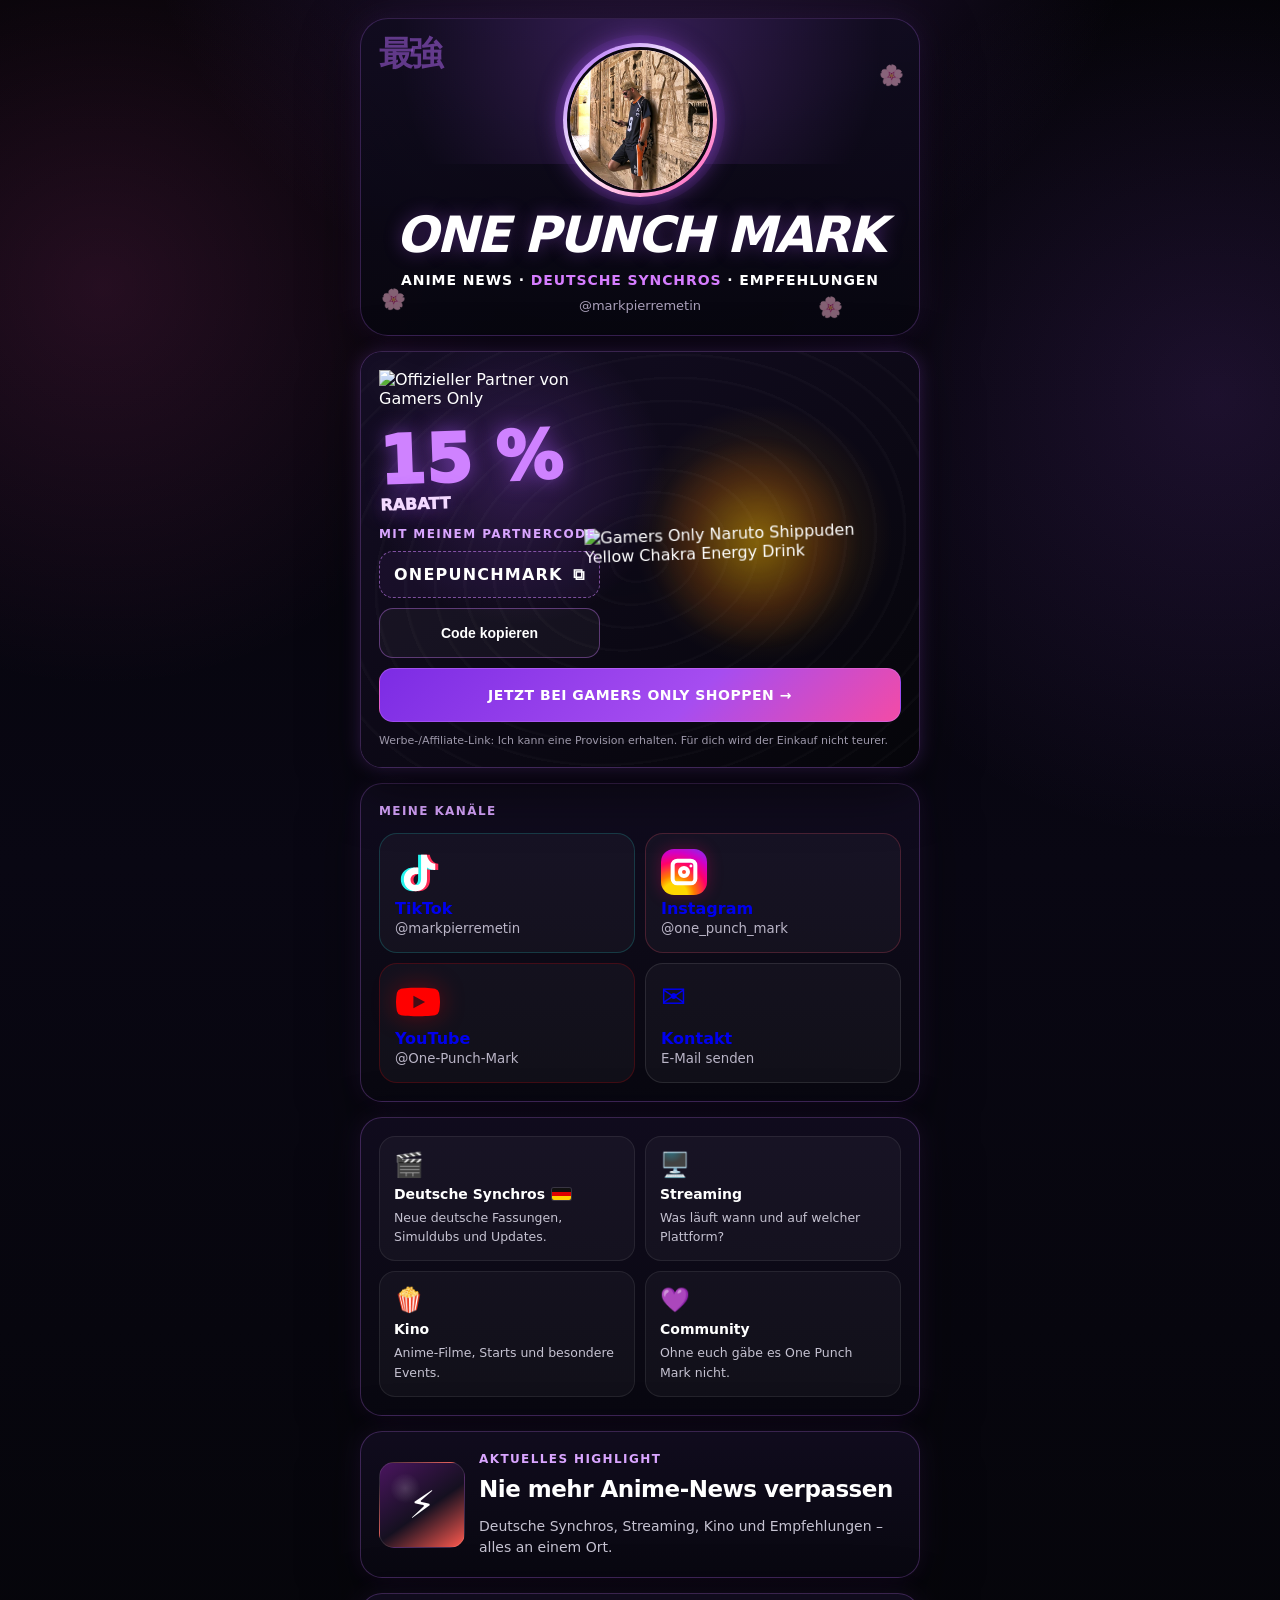
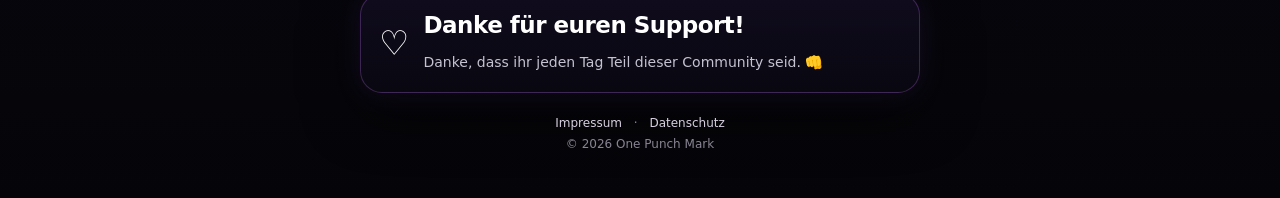
==== commit d9b559c7: "Add files via upload" ====
--- a/index.html
+++ b/index.html
@@ -1,17 +1,108 @@
 <!doctype html>
 <html lang="de">
-<head><meta charset="utf-8"><meta name="viewport" content="width=device-width,initial-scale=1"><meta name="theme-color" content="#050509"><title>Impressum – One Punch Mark</title><link rel="stylesheet" href="style.css"></head>
-<body><main class="wrap">
-<div class="topbar"><a href="index.html">👊 One Punch Mark</a><a class="back" href="index.html">← Zurück</a></div>
-<article class="panel legal">
-<p class="eyebrow">Rechtliches</p><h1>Impressum</h1>
-<p>Angaben gemäß § 5 Digitale-Dienste-Gesetz (DDG)</p>
-<h2>Anbieter</h2><p>One Punch Company<br>Inhaber: Mark Schweda<br>Anschrift: auf Anfrage</p>
-<h2>Kontakt</h2><p>E-Mail: <a href="mailto:onepunchcompany@web.de">onepunchcompany@web.de</a></p>
-<h2>Umsatzsteuer-Identifikationsnummer</h2><p>Umsatzsteuer-Identifikationsnummer gemäß § 27a Umsatzsteuergesetz:</p><p><strong>89554102678</strong></p>
-<h2>Verantwortlich für den Inhalt</h2><p>Mark Schweda</p>
-<h2>Haftung für externe Links</h2><p>Diese Website enthält Verknüpfungen zu externen Websites Dritter. Für deren Inhalte ist der jeweilige Anbieter oder Betreiber verantwortlich.</p>
-<p class="note">Die Angabe „Anschrift: auf Anfrage“ wurde entsprechend der vom Anbieter gewählten und nach eigener Aussage individuell rechtlich geprüften Gestaltung übernommen.</p>
-</article>
-<footer class="footer"><a href="index.html">Startseite</a> · <a href="datenschutz.html">Datenschutz</a></footer>
-</main></body></html>
+<head>
+<meta charset="utf-8">
+<meta name="viewport" content="width=device-width,initial-scale=1">
+<meta name="description" content="One Punch Mark – Anime-News, deutsche Synchros, Streaming, Kino und Community.">
+<meta name="theme-color" content="#050509">
+<title>One Punch Mark Hub</title>
+<link rel="stylesheet" href="style.css">
+</head>
+<body>
+<main class="wrap">
+  <section class="hero">
+    <div class="jp">最強</div>
+    <span class="sakura s1">🌸</span><span class="sakura s2">🌸</span><span class="sakura s3">🌸</span>
+    <div class="profile" data-profile><img src="profilbild.jpg" alt="One Punch Mark"></div>
+    <h1>One Punch Mark</h1>
+    <div class="sub">Anime News · <b>Deutsche Synchros</b> · Empfehlungen</div>
+    <div class="handle">@markpierremetin</div>
+  </section>
+
+  <section class="panel glow sponsor-panel">
+    <img class="partner-badge" src="assets/gamers-partner.png" alt="Offizieller Partner von Gamers Only">
+    <div class="sponsor-grid">
+      <div class="deal-copy">
+        <div class="percent">15 %<span>RABATT</span></div>
+        <p class="eyebrow">Mit meinem Partnercode</p>
+        <div class="codebox"><span>ONEPUNCHMARK</span><span>⧉</span></div>
+        <button class="btn copy-btn" type="button" data-copy>Code kopieren</button>
+      </div>
+      <div class="product-stage">
+        <div class="product-glow"></div>
+        <img src="assets/gamers-naruto.png" alt="Gamers Only Naruto Shippuden Yellow Chakra Energy Drink">
+      </div>
+    </div>
+    <a class="btn primary sponsor-cta" href="https://gamersonly.com?sca_ref=11611347.TvLRA7tiaW" target="_blank" rel="sponsored noopener noreferrer">
+      Jetzt bei Gamers Only shoppen →
+    </a>
+    <p class="affiliate-note">Werbe-/Affiliate-Link: Ich kann eine Provision erhalten. Für dich wird der Einkauf nicht teurer.</p>
+  </section>
+
+
+  <section class="panel">
+    <p class="eyebrow">Meine Kanäle</p>
+    <div class="socials">
+      <a class="social-card" href="https://www.tiktok.com/@markpierremetin" target="_blank" rel="noopener noreferrer">
+        <div class="social-icon brand tiktok" aria-hidden="true"><svg viewBox="0 0 24 24"><path d="M16.6 3c.5 2.8 2.1 4.5 4.4 4.7v3.2c-1.6.1-3-.4-4.3-1.2v6.1c0 4.1-2.6 6.2-6 6.2-3.6 0-6.1-2.8-6.1-6.1 0-3.7 2.9-6.2 6.5-6.2.4 0 .8 0 1.1.1v3.3c-.3-.1-.6-.1-.9-.1-1.8 0-3.2 1.2-3.2 3 0 1.7 1.3 2.8 2.8 2.8 1.8 0 2.7-1.1 2.7-3.3V3h3z"/></svg></div><div><strong>TikTok</strong><br><small>@markpierremetin</small></div>
+      </a>
+      <a class="social-card" href="https://www.instagram.com/one_punch_mark" target="_blank" rel="noopener noreferrer">
+        <div class="social-icon brand instagram" aria-hidden="true"><svg viewBox="0 0 24 24"><path d="M7 2h10a5 5 0 0 1 5 5v10a5 5 0 0 1-5 5H7a5 5 0 0 1-5-5V7a5 5 0 0 1 5-5zm0 3a2 2 0 0 0-2 2v10a2 2 0 0 0 2 2h10a2 2 0 0 0 2-2V7a2 2 0 0 0-2-2H7zm5 2.5A4.5 4.5 0 1 1 7.5 12 4.5 4.5 0 0 1 12 7.5zm0 3A1.5 1.5 0 1 0 13.5 12 1.5 1.5 0 0 0 12 10.5zm5.2-4.1a1.1 1.1 0 1 1-1.1 1.1 1.1 1.1 0 0 1 1.1-1.1z"/></svg></div><div><strong>Instagram</strong><br><small>@one_punch_mark</small></div>
+      </a>
+      <a class="social-card" href="https://www.youtube.com/@One-Punch-Mark" target="_blank" rel="noopener noreferrer">
+        <div class="social-icon brand youtube" aria-hidden="true"><svg viewBox="0 0 24 24"><path d="M23 7.2a3 3 0 0 0-2.1-2.1C19 4.6 12 4.6 12 4.6s-7 0-8.9.5A3 3 0 0 0 1 7.2 31 31 0 0 0 .5 12a31 31 0 0 0 .5 4.8 3 3 0 0 0 2.1 2.1c1.9.5 8.9.5 8.9.5s7 0 8.9-.5a3 3 0 0 0 2.1-2.1 31 31 0 0 0 .5-4.8 31 31 0 0 0-.5-4.8zM9.6 15.3V8.7l6.1 3.3-6.1 3.3z"/></svg></div><div><strong>YouTube</strong><br><small>@One-Punch-Mark</small></div>
+      </a>
+      <a class="social-card" href="mailto:onepunchcompany@web.de">
+        <div class="social-icon">✉</div><div><strong>Kontakt</strong><br><small>E-Mail senden</small></div>
+      </a>
+    </div>
+  </section>
+
+  <section class="panel">
+    <div class="features">
+      <div class="feature">
+        <div class="i">🎬</div>
+        <strong>Deutsche Synchros <span class="flag-de" aria-label="Deutschland"></span></strong>
+        <p>Neue deutsche Fassungen, Simuldubs und Updates.</p>
+      </div>
+      <div class="feature">
+        <div class="i">🖥️</div>
+        <strong>Streaming</strong>
+        <p>Was läuft wann und auf welcher Plattform?</p>
+      </div>
+      <div class="feature">
+        <div class="i">🍿</div>
+        <strong>Kino</strong>
+        <p>Anime-Filme, Starts und besondere Events.</p>
+      </div>
+      <div class="feature">
+        <div class="i">💜</div>
+        <strong>Community</strong>
+        <p>Ohne euch gäbe es One Punch Mark nicht.</p>
+      </div>
+    </div>
+  </section>
+
+  <section class="panel highlight">
+    <div class="highlight-art">⚡</div>
+    <div>
+      <p class="eyebrow">Aktuelles Highlight</p>
+      <h2>Nie mehr Anime-News verpassen</h2>
+      <p style="margin-bottom:0">Deutsche Synchros, Streaming, Kino und Empfehlungen – alles an einem Ort.</p>
+    </div>
+  </section>
+
+  <section class="panel community">
+    <div class="heart">♡</div>
+    <div><h2>Danke für euren Support!</h2><p style="margin-bottom:0">Danke, dass ihr jeden Tag Teil dieser Community seid. 👊</p></div>
+  </section>
+
+  <footer class="footer">
+    <div><a href="impressum.html">Impressum</a> · <a href="datenschutz.html">Datenschutz</a></div>
+    <div>© 2026 One Punch Mark</div>
+  </footer>
+</main>
+<div class="toast" data-toast aria-live="polite"></div>
+<script src="script.js"></script>
+</body>
+</html>
--- a/style.css
+++ b/style.css
@@ -1,11 +1,200 @@
-const toast=document.querySelector('[data-toast]');
-const showToast=(m)=>{if(!toast)return;toast.textContent=m;toast.classList.add('show');setTimeout(()=>toast.classList.remove('show'),1800)};
-document.querySelector('[data-copy]')?.addEventListener('click',async()=>{
-  try{await navigator.clipboard.writeText('ONEPUNCHMARK');showToast('Code ONEPUNCHMARK kopiert 👊')}
-  catch{showToast('Code: ONEPUNCHMARK')}
-});
-let taps=0,timer;
-document.querySelector('[data-profile]')?.addEventListener('click',()=>{
-  taps++;clearTimeout(timer);timer=setTimeout(()=>taps=0,1600);
-  if(taps>=5){showToast('Saitama hätte nur einmal getippt 👊');taps=0}
-});
+:root{
+  --bg:#050509;
+  --panel:rgba(12,10,24,.86);
+  --panel2:rgba(18,13,34,.94);
+  --line:rgba(196,118,255,.26);
+  --violet:#a855f7;
+  --violet2:#d67dff;
+  --pink:#ff4fb8;
+  --orange:#ff7a18;
+  --text:#ffffff;
+  --muted:#c5c2d1;
+  --soft:#8e8a9b;
+  --shadow:0 18px 55px rgba(0,0,0,.58);
+}
+*{box-sizing:border-box}
+html{scroll-behavior:smooth}
+body{
+  margin:0;
+  min-height:100vh;
+  color:var(--text);
+  font-family:Inter,ui-sans-serif,system-ui,-apple-system,BlinkMacSystemFont,"Segoe UI",sans-serif;
+  background:
+    radial-gradient(circle at 50% -10%,rgba(168,85,247,.25),transparent 32rem),
+    radial-gradient(circle at 8% 16%,rgba(255,79,184,.13),transparent 25rem),
+    radial-gradient(circle at 95% 22%,rgba(168,85,247,.14),transparent 28rem),
+    linear-gradient(180deg,#030306 0%,#090713 48%,#050509 100%);
+  overflow-x:hidden;
+}
+body:before{
+  content:"";
+  position:fixed;
+  inset:0;
+  pointer-events:none;
+  opacity:.25;
+  background-image:
+    linear-gradient(rgba(255,255,255,.02) 1px,transparent 1px),
+    linear-gradient(90deg,rgba(255,255,255,.02) 1px,transparent 1px);
+  background-size:36px 36px;
+  mask-image:linear-gradient(to bottom,#000,transparent 88%);
+}
+.wrap{width:min(100% - 22px,560px);margin:auto;padding:18px 0 42px;position:relative;z-index:2}
+.hero{
+  position:relative;
+  padding:24px 18px 22px;
+  text-align:center;
+  border:1px solid rgba(188,111,255,.24);
+  border-radius:28px;
+  background:linear-gradient(180deg,rgba(17,12,32,.88),rgba(8,7,16,.92));
+  box-shadow:0 0 30px rgba(168,85,247,.12),var(--shadow);
+  overflow:hidden;
+}
+.hero:before{
+  content:"";
+  position:absolute;
+  inset:-30% -10% auto;
+  height:240px;
+  background:radial-gradient(circle,rgba(173,90,255,.24),transparent 68%);
+}
+.jp{
+  position:absolute;
+  left:18px;
+  top:12px;
+  color:rgba(185,109,255,.48);
+  font-size:34px;
+  font-weight:900;
+  letter-spacing:-4px;
+}
+.profile{
+  width:154px;height:154px;margin:0 auto 14px;padding:4px;border-radius:50%;
+  background:linear-gradient(135deg,var(--violet),#fff 45%,var(--pink));
+  box-shadow:0 0 24px rgba(168,85,247,.65),0 0 0 8px rgba(168,85,247,.08);
+  position:relative;z-index:2;cursor:pointer
+}
+.profile img{width:100%;height:100%;border-radius:50%;display:block;object-fit:cover;border:3px solid #0a0712}
+.hero h1{
+  position:relative;z-index:2;
+  margin:0;
+  font-size:clamp(34px,9vw,50px);
+  line-height:.98;
+  letter-spacing:-2px;
+  font-style:italic;
+  text-transform:uppercase;
+  text-shadow:0 0 18px rgba(168,85,247,.35);
+}
+.hero .sub{
+  position:relative;z-index:2;
+  margin:12px 0 0;
+  font-size:14px;
+  font-weight:800;
+  letter-spacing:.9px;
+  text-transform:uppercase;
+}
+.hero .sub b{color:var(--violet2)}
+.hero .handle{position:relative;z-index:2;margin-top:10px;color:#a99fb9;font-size:13px}
+.sakura{position:absolute;font-size:20px;opacity:.5;animation:float 7s ease-in-out infinite}
+.s1{right:15px;top:44px}.s2{left:20px;bottom:24px;animation-delay:1.6s}.s3{right:76px;bottom:16px;animation-delay:3s}
+.panel{
+  margin-top:15px;
+  padding:18px;
+  border-radius:22px;
+  border:1px solid var(--line);
+  background:linear-gradient(180deg,rgba(17,12,31,.94),rgba(9,8,17,.96));
+  box-shadow:0 0 26px rgba(168,85,247,.10),var(--shadow);
+}
+.glow{box-shadow:0 0 18px rgba(168,85,247,.22),inset 0 0 20px rgba(168,85,247,.05),var(--shadow)}
+.eyebrow{margin:0 0 7px;color:#d9a5ff;font-size:12px;font-weight:900;letter-spacing:1.4px;text-transform:uppercase}
+h2{margin:0;font-size:23px;letter-spacing:-.5px}
+p{color:var(--muted);font-size:14px;line-height:1.55}
+.deal{
+  display:grid;grid-template-columns:90px 1fr;gap:16px;align-items:center
+}
+.percent{
+  font-size:41px;font-weight:1000;line-height:.9;color:#cf82ff;text-shadow:0 0 20px rgba(168,85,247,.55)
+}
+.percent span{display:block;font-size:16px;margin-top:7px;color:#f3d9ff}
+.codebox{
+  display:flex;justify-content:space-between;align-items:center;gap:10px;
+  padding:13px 14px;border:1px dashed rgba(210,133,255,.55);border-radius:14px;
+  background:rgba(168,85,247,.06);font-weight:900;letter-spacing:1.2px
+}
+.actions{display:grid;grid-template-columns:1fr 1fr;gap:10px;margin-top:12px}
+.btn{
+  display:flex;align-items:center;justify-content:center;gap:8px;min-height:50px;padding:12px 14px;
+  border-radius:14px;border:1px solid rgba(208,123,255,.38);color:#fff;text-decoration:none;
+  background:rgba(255,255,255,.04);font-weight:850;font-size:14px;cursor:pointer;transition:.18s
+}
+.btn:hover{transform:translateY(-2px);filter:brightness(1.1);box-shadow:0 0 20px rgba(168,85,247,.18)}
+.btn.primary{background:linear-gradient(135deg,#7c2ce4,#a64df0 60%,#f34ba6)}
+.socials{display:grid;grid-template-columns:1fr 1fr;gap:10px;margin-top:12px}
+.social-card{
+  min-height:120px;padding:15px;border-radius:18px;border:1px solid rgba(255,255,255,.10);
+  background:rgba(255,255,255,.035);text-decoration:none;display:flex;flex-direction:column;justify-content:space-between;
+  transition:.18s
+}
+.social-card:hover{transform:translateY(-2px);border-color:rgba(201,111,255,.45);box-shadow:0 0 22px rgba(168,85,247,.12)}
+.social-icon{font-size:30px}
+.social-card strong{font-size:16px}.social-card small{color:#b9b4c6}
+.features{display:grid;grid-template-columns:1fr 1fr;gap:10px}
+.feature{
+  padding:14px;border-radius:16px;background:rgba(255,255,255,.035);border:1px solid rgba(255,255,255,.08)
+}
+.feature .i{font-size:24px;margin-bottom:7px}
+.feature strong{display:flex;align-items:center;gap:7px;font-size:14px}
+.feature p{margin:6px 0 0;font-size:12.5px}
+.flag-de{display:inline-block;width:19px;height:12px;border-radius:2px;background:linear-gradient(to bottom,#111 0 33.33%,#dd0000 33.33% 66.66%,#ffce00 66.66%);box-shadow:0 0 0 1px rgba(255,255,255,.15)}
+.highlight{display:grid;grid-template-columns:86px 1fr;gap:14px;align-items:center}
+.highlight-art{
+  height:86px;border-radius:15px;
+  background:
+    radial-gradient(circle at 30% 30%,rgba(255,255,255,.16),transparent 18%),
+    linear-gradient(145deg,#4a155f,#151020 55%,#ff5a4f);
+  display:grid;place-items:center;font-size:38px;border:1px solid rgba(255,255,255,.10)
+}
+.community{display:flex;gap:14px;align-items:center}
+.community .heart{font-size:34px}
+.footer{text-align:center;color:#898493;font-size:12px;margin-top:20px;line-height:1.8}
+.footer a{color:#d6cfe0;text-decoration:none;margin:0 8px}
+.toast{
+  position:fixed;left:50%;bottom:20px;transform:translate(-50%,16px);opacity:0;pointer-events:none;
+  background:#fff;color:#160d1c;font-weight:900;font-size:13px;padding:11px 15px;border-radius:999px;
+  box-shadow:0 18px 40px rgba(0,0,0,.4);transition:.2s;z-index:20
+}
+.toast.show{opacity:1;transform:translate(-50%,0)}
+.topbar{display:flex;justify-content:space-between;align-items:center;margin-bottom:14px}
+.topbar a{text-decoration:none}
+.back{padding:9px 12px;border:1px solid var(--line);border-radius:999px;color:var(--muted);background:rgba(255,255,255,.04)}
+.legal{padding:22px}.legal h1{margin:0 0 8px;font-size:34px}.legal h2{margin-top:25px;font-size:20px}
+.legal p,.legal li{color:#d2cedb;line-height:1.65;font-size:14px}.legal a{color:#d3a3ff;overflow-wrap:anywhere}
+.note{padding:13px;border-radius:14px;background:rgba(255,122,24,.08);border:1px solid rgba(255,122,24,.22);color:#f0d3bd!important}
+@keyframes float{0%,100%{transform:translateY(0) rotate(0)}50%{transform:translateY(-10px) rotate(8deg)}}
+@media(max-width:420px){
+  .deal{grid-template-columns:1fr}.actions{grid-template-columns:1fr}.profile{width:142px;height:142px}
+}
+@media(prefers-reduced-motion:reduce){*{animation:none!important;transition:none!important}}
+
+.sponsor-panel{position:relative;overflow:hidden;padding:18px;isolation:isolate}
+.sponsor-panel:before{content:"";position:absolute;inset:0;z-index:-2;background:radial-gradient(circle at 72% 44%,rgba(255,174,0,.23),transparent 28%),radial-gradient(circle at 28% 30%,rgba(168,85,247,.22),transparent 30%),linear-gradient(145deg,rgba(20,13,36,.98),rgba(5,5,9,.98))}
+.sponsor-panel:after{content:"";position:absolute;inset:-30%;z-index:-1;opacity:.16;background:repeating-radial-gradient(ellipse at center,transparent 0 26px,rgba(255,255,255,.13) 28px 30px);transform:rotate(-15deg)}
+.partner-badge{display:block;width:min(250px,65%);max-height:72px;object-fit:contain;object-position:left center;margin:0 0 10px;filter:drop-shadow(0 0 13px rgba(255,255,255,.08))}
+.sponsor-grid{display:grid;grid-template-columns:minmax(0,.86fr) minmax(160px,1.14fr);gap:8px;align-items:center;min-height:250px}
+.deal-copy{position:relative;z-index:3}
+.sponsor-panel .percent{font-size:clamp(42px,12vw,67px);transform:rotate(-2deg);margin-bottom:15px}
+.product-stage{position:relative;min-height:250px;display:flex;align-items:center;justify-content:center}
+.product-stage img{position:relative;z-index:2;width:150%;max-width:410px;transform:translateX(-8%) rotate(-2deg);filter:drop-shadow(0 22px 26px rgba(0,0,0,.62));animation:productFloat 5s ease-in-out infinite}
+.product-glow{position:absolute;width:210px;height:210px;border-radius:50%;background:radial-gradient(circle,rgba(255,196,0,.38),rgba(255,107,0,.15) 43%,transparent 70%);filter:blur(4px)}
+.copy-btn{width:100%;margin-top:10px}
+.sponsor-cta{width:100%;min-height:54px;text-transform:uppercase;letter-spacing:.5px}
+.affiliate-note{margin:10px 0 0;font-size:11px!important;color:#9d98aa!important}
+.brand{width:46px;height:46px;display:grid;place-items:center}
+.brand svg{width:100%;height:100%;display:block}
+.tiktok svg{fill:#fff;filter:drop-shadow(-3px 0 #25f4ee) drop-shadow(3px 0 #fe2c55)}
+.instagram{border-radius:13px;padding:7px;background:radial-gradient(circle at 30% 100%,#ffd600 0 22%,#ff7a00 35%,#ff0169 58%,#d300c5 76%,#7638fa 100%);box-shadow:0 0 16px rgba(255,1,105,.28)}
+.instagram svg{fill:#fff}
+.youtube svg{fill:#ff0000;filter:drop-shadow(0 0 12px rgba(255,0,0,.34))}
+.social-card:nth-child(1){border-color:rgba(37,244,238,.18)}
+.social-card:nth-child(2){border-color:rgba(255,83,109,.22)}
+.social-card:nth-child(3){border-color:rgba(255,0,0,.20)}
+@keyframes productFloat{0%,100%{transform:translateX(-8%) translateY(0) rotate(-2deg)}50%{transform:translateX(-8%) translateY(-8px) rotate(0deg)}}
+@media(max-width:440px){.sponsor-grid{grid-template-columns:.82fr 1.18fr;min-height:220px}.product-stage{min-height:220px}.product-stage img{width:175%;transform:translateX(-13%) rotate(-2deg)}.sponsor-panel .percent{font-size:42px}.sponsor-panel .percent span{font-size:15px}.partner-badge{width:78%}}
+@media(max-width:360px){.sponsor-grid{grid-template-columns:1fr}.product-stage{min-height:210px;order:-1}.product-stage img{width:115%;transform:none}}
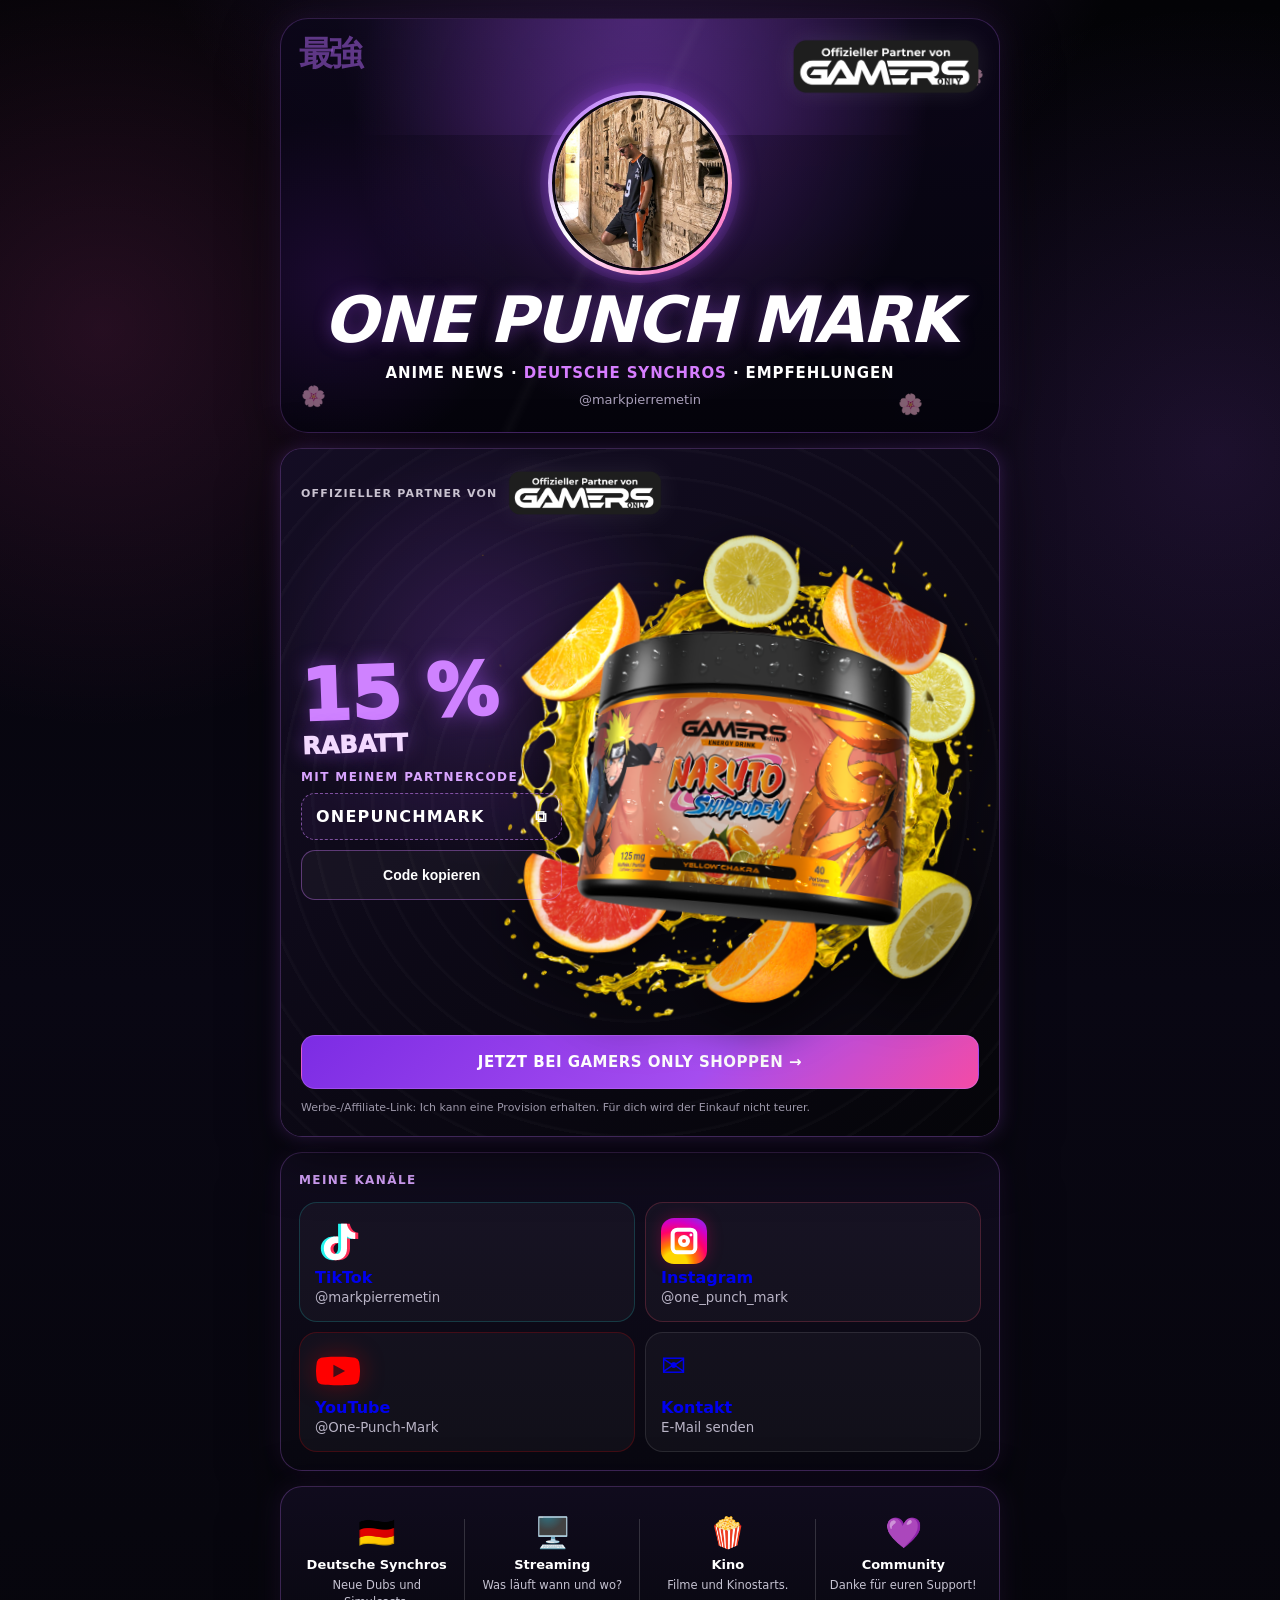
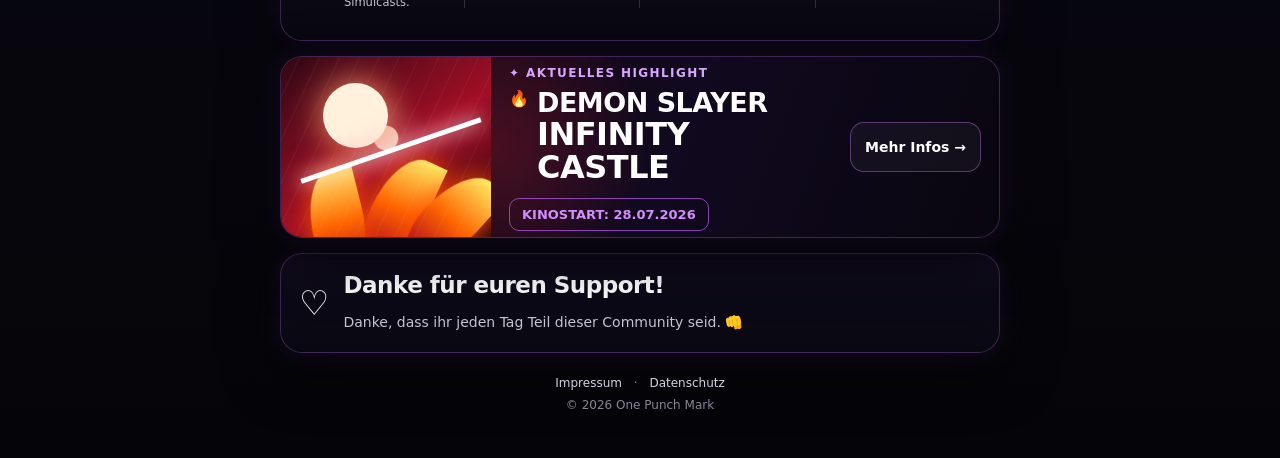
==== commit e811b66e: "Add files via upload" ====
--- a/index.html
+++ b/index.html
@@ -12,7 +12,7 @@
 <main class="wrap">
   <section class="hero">
     <div class="jp">最強</div>
-    <span class="sakura s1">🌸</span><span class="sakura s2">🌸</span><span class="sakura s3">🌸</span>
+    <span class="sakura s1">🌸</span><span class="sakura s2">🌸</span><span class="sakura s3">🌸</span><img class="hero-partner" src="gamers-partner.png" alt="Offizieller Partner von Gamers Only">
     <div class="profile" data-profile><img src="profilbild.jpg" alt="One Punch Mark"></div>
     <h1>One Punch Mark</h1>
     <div class="sub">Anime News · <b>Deutsche Synchros</b> · Empfehlungen</div>
@@ -20,7 +20,7 @@
   </section>
 
   <section class="panel glow sponsor-panel">
-    <img class="partner-badge" src="assets/gamers-partner.png" alt="Offizieller Partner von Gamers Only">
+    <div class="partner-line"><span>Offizieller Partner von</span><img class="partner-badge" src="gamers-partner.png" alt="Gamers Only"></div>
     <div class="sponsor-grid">
       <div class="deal-copy">
         <div class="percent">15 %<span>RABATT</span></div>
@@ -30,7 +30,7 @@
       </div>
       <div class="product-stage">
         <div class="product-glow"></div>
-        <img src="assets/gamers-naruto.png" alt="Gamers Only Naruto Shippuden Yellow Chakra Energy Drink">
+        <img src="gamers-naruto.png" alt="Gamers Only Naruto Shippuden Yellow Chakra Energy Drink">
       </div>
     </div>
     <a class="btn primary sponsor-cta" href="https://gamersonly.com?sca_ref=11611347.TvLRA7tiaW" target="_blank" rel="sponsored noopener noreferrer">
@@ -58,39 +58,44 @@
     </div>
   </section>
 
-  <section class="panel">
-    <div class="features">
+  <section class="panel feature-strip">
       <div class="feature">
-        <div class="i">🎬</div>
-        <strong>Deutsche Synchros <span class="flag-de" aria-label="Deutschland"></span></strong>
-        <p>Neue deutsche Fassungen, Simuldubs und Updates.</p>
+        <div class="i">🇩🇪</div>
+        <strong>Deutsche Synchros</strong>
+        <p>Neue Dubs und Simulcasts.</p>
       </div>
       <div class="feature">
         <div class="i">🖥️</div>
         <strong>Streaming</strong>
-        <p>Was läuft wann und auf welcher Plattform?</p>
+        <p>Was läuft wann und wo?</p>
       </div>
       <div class="feature">
         <div class="i">🍿</div>
         <strong>Kino</strong>
-        <p>Anime-Filme, Starts und besondere Events.</p>
+        <p>Filme und Kinostarts.</p>
       </div>
       <div class="feature">
         <div class="i">💜</div>
         <strong>Community</strong>
-        <p>Ohne euch gäbe es One Punch Mark nicht.</p>
+        <p>Danke für euren Support!</p>
       </div>
-    </div>
-  </section>
+    </section>
 
-  <section class="panel highlight">
-    <div class="highlight-art">⚡</div>
-    <div>
-      <p class="eyebrow">Aktuelles Highlight</p>
-      <h2>Nie mehr Anime-News verpassen</h2>
-      <p style="margin-bottom:0">Deutsche Synchros, Streaming, Kino und Empfehlungen – alles an einem Ort.</p>
-    </div>
-  </section>
+  <section class="panel cinema-highlight">
+      <div class="cinema-art" aria-hidden="true">
+        <span class="moon"></span>
+        <span class="flame f1"></span>
+        <span class="flame f2"></span>
+        <span class="flame f3"></span>
+        <span class="slash"></span>
+      </div>
+      <div class="cinema-copy">
+        <p class="eyebrow">✦ Aktuelles Highlight</p>
+        <div class="title-line"><span>🔥</span><h2>Demon Slayer<br><b>Infinity Castle</b></h2></div>
+        <div class="release-pill">Kinostart: 28.07.2026</div>
+      </div>
+      <a class="btn cinema-button" href="https://www.tiktok.com/@markpierremetin" target="_blank" rel="noopener noreferrer">Mehr Infos →</a>
+    </section>
 
   <section class="panel community">
     <div class="heart">♡</div>
--- a/style.css
+++ b/style.css
@@ -198,3 +198,105 @@
 @keyframes productFloat{0%,100%{transform:translateX(-8%) translateY(0) rotate(-2deg)}50%{transform:translateX(-8%) translateY(-8px) rotate(0deg)}}
 @media(max-width:440px){.sponsor-grid{grid-template-columns:.82fr 1.18fr;min-height:220px}.product-stage{min-height:220px}.product-stage img{width:175%;transform:translateX(-13%) rotate(-2deg)}.sponsor-panel .percent{font-size:42px}.sponsor-panel .percent span{font-size:15px}.partner-badge{width:78%}}
 @media(max-width:360px){.sponsor-grid{grid-template-columns:1fr}.product-stage{min-height:210px;order:-1}.product-stage img{width:115%;transform:none}}
+
+
+/* V6 – closer to the visual concept */
+.wrap{width:min(100% - 20px,720px)}
+.hero{min-height:415px;padding-top:42px;background:
+  radial-gradient(circle at 50% 25%,rgba(170,80,255,.30),transparent 18rem),
+  linear-gradient(180deg,rgba(12,7,26,.88),rgba(5,4,12,.96))}
+.hero:after{
+  content:"";
+  position:absolute;inset:0;
+  background:
+    radial-gradient(circle at 8% 65%,rgba(114,34,194,.18),transparent 24%),
+    linear-gradient(115deg,transparent 45%,rgba(255,255,255,.025) 46%,transparent 47%);
+  pointer-events:none
+}
+.hero-partner{
+  position:absolute;right:18px;top:18px;width:190px;max-height:62px;
+  object-fit:contain;z-index:4;filter:drop-shadow(0 0 12px rgba(255,255,255,.09))
+}
+.profile{width:184px;height:184px;margin-top:30px}
+.hero h1{font-size:clamp(42px,10vw,64px)}
+.hero .sub{font-size:15px}
+.partner-line{display:flex;align-items:center;gap:10px;margin-bottom:8px}
+.partner-line>span{font-size:11px;text-transform:uppercase;letter-spacing:1.2px;color:#c9c2d0;font-weight:800}
+.partner-line .partner-badge{width:190px;margin:0;max-height:48px}
+
+.sponsor-panel{padding:20px}
+.sponsor-grid{grid-template-columns:.78fr 1.22fr;min-height:310px}
+.product-stage{min-height:310px}
+.product-stage img{width:155%;max-width:510px;transform:translateX(-6%) rotate(-2deg)}
+.product-glow{width:290px;height:290px}
+.sponsor-panel .percent{font-size:72px}
+.sponsor-panel .percent span{font-size:24px}
+.sponsor-cta{font-size:15px}
+
+.feature-strip{
+  display:grid;grid-template-columns:repeat(4,1fr);gap:0;padding:12px 8px
+}
+.feature-strip .feature{
+  border:0;border-radius:0;background:transparent;text-align:center;padding:16px 10px;position:relative
+}
+.feature-strip .feature:not(:last-child):after{
+  content:"";position:absolute;right:0;top:16%;height:68%;width:1px;background:rgba(255,255,255,.16)
+}
+.feature-strip .feature .i{font-size:30px}
+.feature-strip .feature strong{display:block;font-size:13px}
+.feature-strip .feature p{font-size:11.5px;margin-top:5px}
+
+.cinema-highlight{
+  position:relative;overflow:hidden;display:grid;
+  grid-template-columns:210px 1fr auto;gap:18px;align-items:center;
+  min-height:180px;padding:0 18px 0 0;
+  background:
+    radial-gradient(circle at 30% 50%,rgba(255,42,63,.22),transparent 30%),
+    linear-gradient(110deg,#190710,#11091f 55%,#08060f)
+}
+.cinema-art{position:relative;height:180px;overflow:hidden;border-radius:20px 0 0 20px;background:
+  radial-gradient(circle at 50% 45%,#f2d6c6 0 8%,transparent 9%),
+  radial-gradient(circle at 50% 45%,rgba(255,255,255,.15),transparent 30%),
+  linear-gradient(145deg,#2f0714,#a20f25 55%,#27050c)}
+.cinema-art:after{
+  content:"";position:absolute;inset:0;background:
+  repeating-linear-gradient(115deg,transparent 0 16px,rgba(255,255,255,.035) 17px 18px)
+}
+.moon{position:absolute;width:65px;height:65px;border-radius:50%;left:42px;top:26px;background:#fff1dc;box-shadow:0 0 35px #ff9b69}
+.flame{position:absolute;width:54px;height:110px;border-radius:60% 0 60% 40%;background:linear-gradient(#ffec66,#ff6500 50%,#a90021);filter:drop-shadow(0 0 13px #ff4a00)}
+.f1{left:92px;bottom:-27px;transform:rotate(25deg)}.f2{left:30px;bottom:-42px;transform:rotate(-14deg)}.f3{right:13px;bottom:-38px;transform:rotate(42deg)}
+.slash{position:absolute;left:15px;top:91px;width:190px;height:5px;background:#fff;transform:rotate(-19deg);box-shadow:0 0 18px #fff,0 0 30px #ff5577}
+.cinema-copy h2{font-size:27px;line-height:1.05;text-transform:uppercase;margin:0}
+.cinema-copy h2 b{font-size:32px}
+.title-line{display:flex;align-items:flex-start;gap:8px}
+.release-pill{display:inline-block;margin-top:13px;padding:8px 12px;border:1px solid rgba(195,97,255,.65);border-radius:10px;color:#d48cff;font-weight:900;text-transform:uppercase;font-size:13px}
+.cinema-button{white-space:nowrap}
+
+@media(max-width:650px){
+  .hero{min-height:390px}
+  .hero-partner{width:145px}
+  .profile{width:168px;height:168px}
+  .sponsor-grid{grid-template-columns:.8fr 1.2fr;min-height:270px}
+  .product-stage{min-height:270px}
+  .product-stage img{width:175%;transform:translateX(-12%) rotate(-2deg)}
+  .sponsor-panel .percent{font-size:54px}
+  .feature-strip{grid-template-columns:1fr 1fr}
+  .feature-strip .feature:nth-child(2):after{display:none}
+  .feature-strip .feature:nth-child(-n+2){border-bottom:1px solid rgba(255,255,255,.12)}
+  .cinema-highlight{grid-template-columns:145px 1fr;padding-right:14px}
+  .cinema-art{height:190px}
+  .cinema-button{grid-column:2;margin-bottom:15px}
+  .cinema-copy h2{font-size:20px}.cinema-copy h2 b{font-size:24px}
+}
+@media(max-width:430px){
+  .hero-partner{position:relative;right:auto;top:auto;width:150px;margin:0 auto 12px}
+  .profile{margin-top:0}
+  .sponsor-grid{grid-template-columns:1fr}
+  .product-stage{order:-1;min-height:235px}
+  .product-stage img{width:115%;transform:none}
+  .deal-copy{text-align:center}
+  .partner-line{justify-content:center;flex-wrap:wrap}
+  .cinema-highlight{grid-template-columns:1fr;padding:0 14px 15px}
+  .cinema-art{border-radius:20px 20px 0 0;margin:0 -14px;height:170px}
+  .cinema-button{grid-column:auto;margin:0}
+}
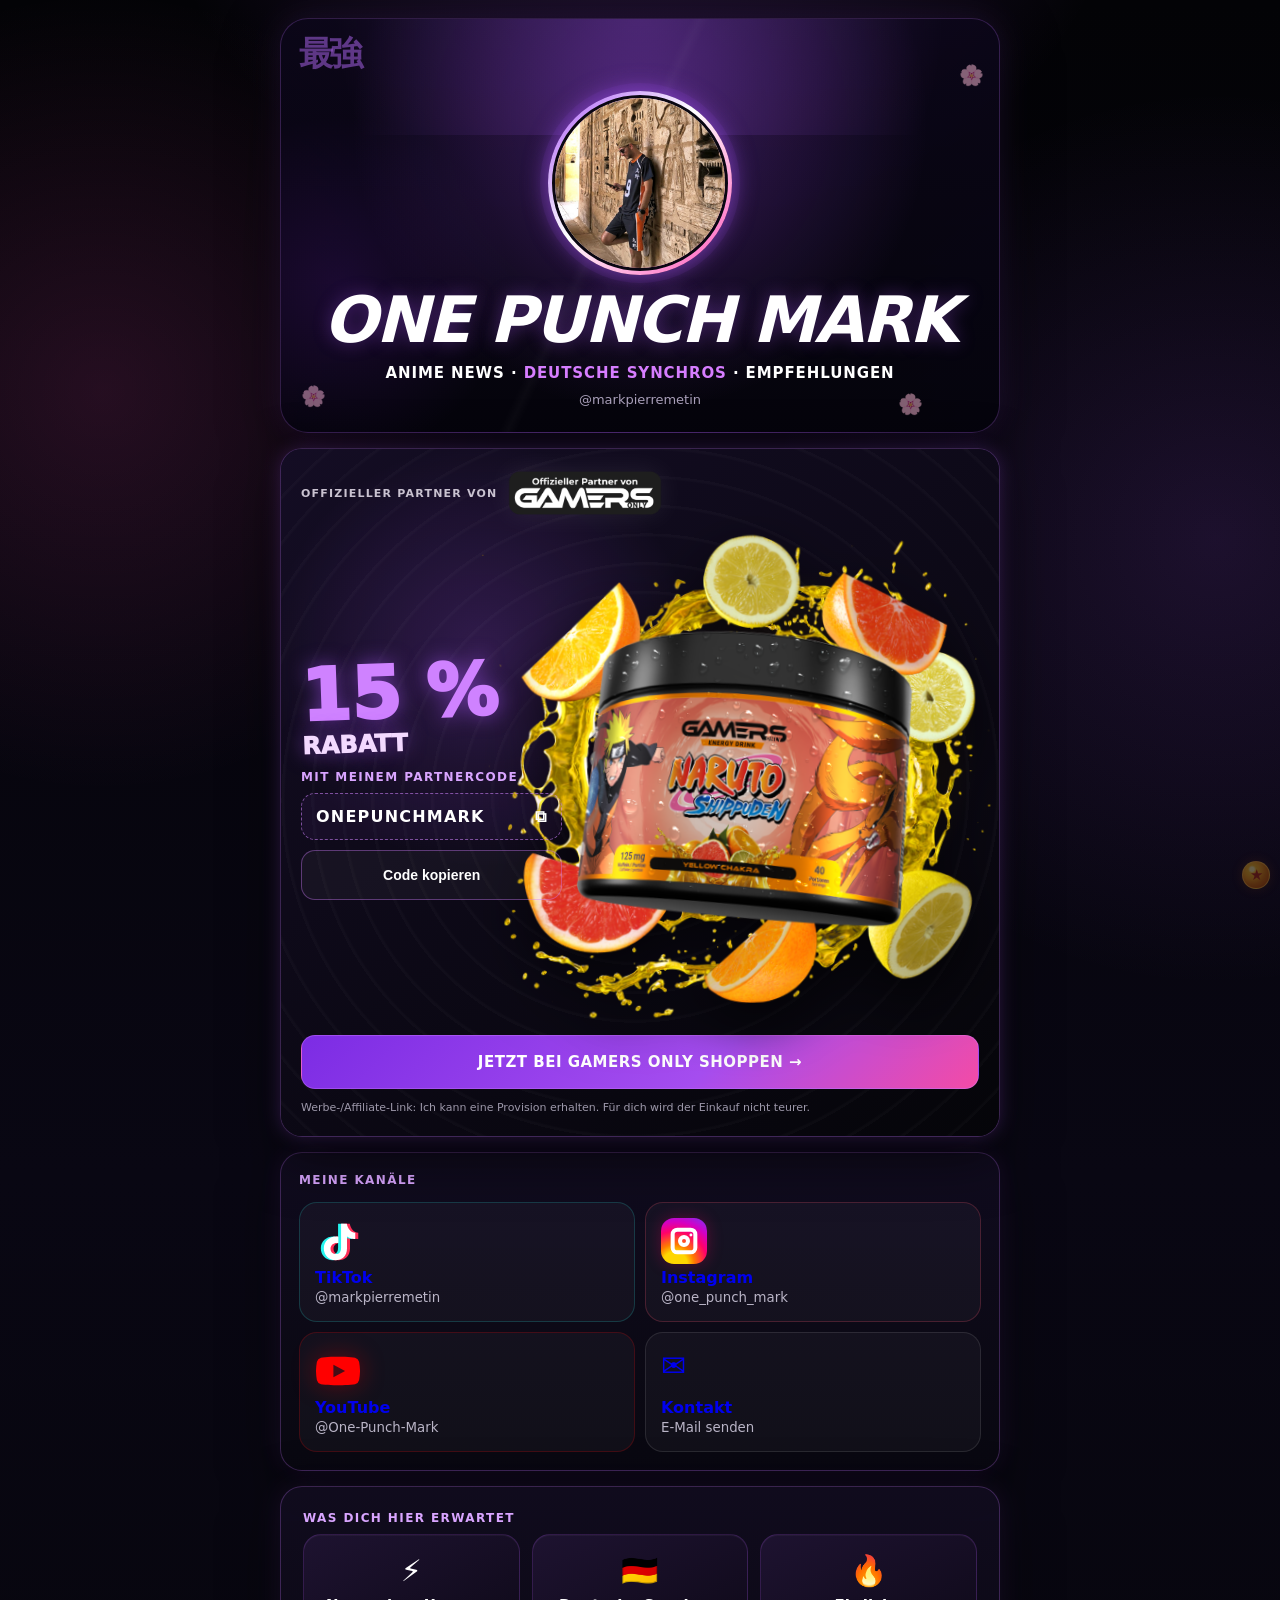
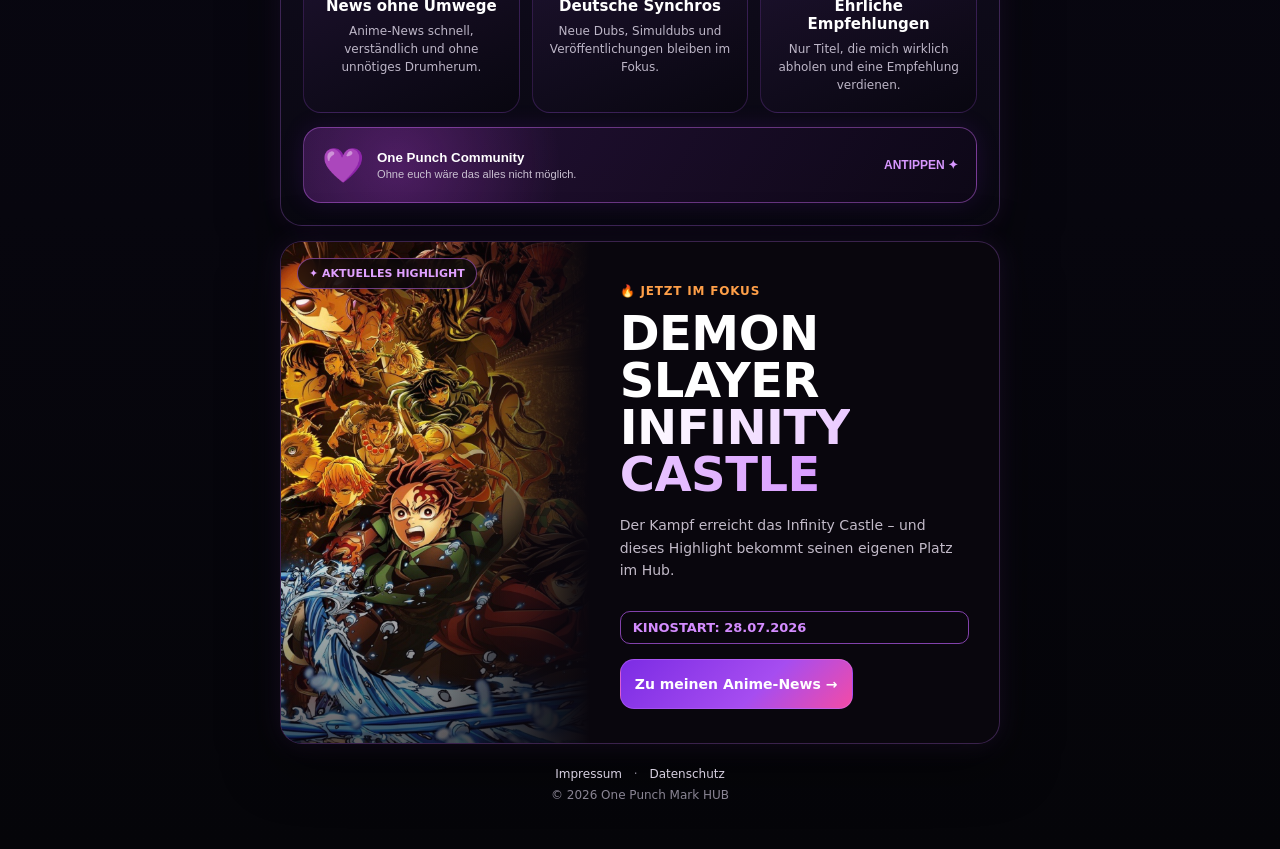
==== commit 70ca4316: "Add files via upload" ====
--- a/index.html
+++ b/index.html
@@ -12,7 +12,7 @@
 <main class="wrap">
   <section class="hero">
     <div class="jp">最強</div>
-    <span class="sakura s1">🌸</span><span class="sakura s2">🌸</span><span class="sakura s3">🌸</span><img class="hero-partner" src="gamers-partner.png" alt="Offizieller Partner von Gamers Only">
+    <span class="sakura s1">🌸</span><span class="sakura s2">🌸</span><span class="sakura s3">🌸</span>
     <div class="profile" data-profile><img src="profilbild.jpg" alt="One Punch Mark"></div>
     <h1>One Punch Mark</h1>
     <div class="sub">Anime News · <b>Deutsche Synchros</b> · Empfehlungen</div>
@@ -58,55 +58,125 @@
     </div>
   </section>
 
-  <section class="panel feature-strip">
-      <div class="feature">
-        <div class="i">🇩🇪</div>
+  
+  <section class="panel promise-section">
+    <p class="eyebrow">Was dich hier erwartet</p>
+    <div class="promise-grid">
+      <article class="promise-card">
+        <div class="promise-symbol">⚡</div>
+        <strong>News ohne Umwege</strong>
+        <p>Anime-News schnell, verständlich und ohne unnötiges Drumherum.</p>
+      </article>
+      <article class="promise-card">
+        <div class="promise-symbol">🇩🇪</div>
         <strong>Deutsche Synchros</strong>
-        <p>Neue Dubs und Simulcasts.</p>
-      </div>
-      <div class="feature">
-        <div class="i">🖥️</div>
-        <strong>Streaming</strong>
-        <p>Was läuft wann und wo?</p>
-      </div>
-      <div class="feature">
-        <div class="i">🍿</div>
-        <strong>Kino</strong>
-        <p>Filme und Kinostarts.</p>
-      </div>
-      <div class="feature">
-        <div class="i">💜</div>
-        <strong>Community</strong>
-        <p>Danke für euren Support!</p>
-      </div>
-    </section>
+        <p>Neue Dubs, Simuldubs und Veröffentlichungen bleiben im Fokus.</p>
+      </article>
+      <article class="promise-card">
+        <div class="promise-symbol">🔥</div>
+        <strong>Ehrliche Empfehlungen</strong>
+        <p>Nur Titel, die mich wirklich abholen und eine Empfehlung verdienen.</p>
+      </article>
+    </div>
 
-  <section class="panel cinema-highlight">
-      <div class="cinema-art" aria-hidden="true">
-        <span class="moon"></span>
-        <span class="flame f1"></span>
-        <span class="flame f2"></span>
-        <span class="flame f3"></span>
-        <span class="slash"></span>
-      </div>
-      <div class="cinema-copy">
-        <p class="eyebrow">✦ Aktuelles Highlight</p>
-        <div class="title-line"><span>🔥</span><h2>Demon Slayer<br><b>Infinity Castle</b></h2></div>
-        <div class="release-pill">Kinostart: 28.07.2026</div>
-      </div>
-      <a class="btn cinema-button" href="https://www.tiktok.com/@markpierremetin" target="_blank" rel="noopener noreferrer">Mehr Infos →</a>
-    </section>
+    <button class="community-trigger" type="button" data-community>
+      <span class="community-heart">💜</span>
+      <span>
+        <strong>One Punch Community</strong>
+        <small>Ohne euch wäre das alles nicht möglich.</small>
+      </span>
+      <span class="tap-hint">Antippen ✦</span>
+    </button>
+  </section>
 
-  <section class="panel community">
-    <div class="heart">♡</div>
-    <div><h2>Danke für euren Support!</h2><p style="margin-bottom:0">Danke, dass ihr jeden Tag Teil dieser Community seid. 👊</p></div>
+  
+  <section class="panel cinema-feature">
+    <div class="cinema-image-wrap">
+      <img src="demon-slayer-infinity-castle.jpg"
+           alt="Demon Slayer Infinity Castle Artwork"
+           class="cinema-image">
+      <div class="cinema-vignette"></div>
+      <div class="cinema-badge">✦ Aktuelles Highlight</div>
+    </div>
+    <div class="cinema-feature-copy">
+      <span class="hot-label">🔥 Jetzt im Fokus</span>
+      <h2>Demon Slayer<br><b>Infinity Castle</b></h2>
+      <p>Der Kampf erreicht das Infinity Castle – und dieses Highlight bekommt seinen eigenen Platz im Hub.</p>
+      <div class="release-pill">Kinostart: 28.07.2026</div>
+      <a class="btn primary cinema-main-button"
+         href="https://www.tiktok.com/@markpierremetin"
+         target="_blank"
+         rel="noopener noreferrer">Zu meinen Anime-News →</a>
+    </div>
   </section>
 
   <footer class="footer">
     <div><a href="impressum.html">Impressum</a> · <a href="datenschutz.html">Datenschutz</a></div>
-    <div>© 2026 One Punch Mark</div>
+    <button class="hub-version" type="button" data-dev>© 2026 One Punch Mark HUB</button>
   </footer>
 </main>
+
+<button class="secret-orb" type="button" data-orb aria-label="Geheimes Easter Egg">
+  <span class="orb-star">★</span>
+</button>
+
+<div class="heart-layer" data-heart-layer aria-hidden="true"></div>
+
+<div class="impact-layer" data-impact aria-hidden="true">
+  <div class="impact-flash"></div>
+  <div class="opm-fist">
+    <span class="fist-knuckle k1"></span>
+    <span class="fist-knuckle k2"></span>
+    <span class="fist-knuckle k3"></span>
+    <span class="fist-knuckle k4"></span>
+    <span class="fist-palm"></span>
+    <span class="fist-cuff">OPM</span>
+  </div>
+  <svg class="crack-svg" viewBox="0 0 1000 1000" preserveAspectRatio="none">
+    <g>
+      <path d="M510 505 L440 410 L390 300 L300 210"/>
+      <path d="M505 500 L570 385 L650 310 L720 170"/>
+      <path d="M500 510 L635 545 L760 520 L920 590"/>
+      <path d="M500 510 L600 650 L620 790 L735 940"/>
+      <path d="M500 510 L405 640 L340 755 L205 890"/>
+      <path d="M500 505 L365 520 L240 480 L65 550"/>
+      <path d="M500 505 L485 350 L520 230 L475 50"/>
+      <path d="M500 510 L520 675 L470 825 L505 1000"/>
+      <path d="M440 410 L330 390 L260 310"/>
+      <path d="M570 385 L610 245 L690 205"/>
+      <path d="M635 545 L730 660 L860 700"/>
+      <path d="M405 640 L275 670 L165 630"/>
+    </g>
+  </svg>
+  <div class="impact-message">ONE PUNCH MODE<br><small>Display überlebt. Knapp. 👊</small></div>
+</div>
+
+<div class="modal-backdrop" data-club-modal aria-hidden="true">
+  <section class="club-modal" role="dialog" aria-modal="true" aria-labelledby="club-title">
+    <button class="modal-close" type="button" data-close-club aria-label="Schließen">×</button>
+    <div class="club-seal">葉</div>
+    <p class="eyebrow">Geheimer Bereich entdeckt</p>
+    <h2 id="club-title">🍜 Hidden Leaf Club</h2>
+    <p class="club-welcome">Willkommen, Shinobi. Du hast den versteckten Dragon Ball gefunden.</p>
+    <div class="club-grid">
+      <div><span>🍥</span><strong>Lieblingswelten</strong><small>Naruto · Dragon Ball · Fullmetal Alchemist · Hunter × Hunter</small></div>
+      <div><span>🎙️</span><strong>Creator-Modus</strong><small>Anime-News, deutsche Synchros und ehrliche Empfehlungen.</small></div>
+      <div><span>⚡</span><strong>Chakra-Code</strong><small>ONEPUNCHMARK – 15 % bei Gamers Only.</small></div>
+      <div><span>💜</span><strong>Community</strong><small>Ohne euch gäbe es den One Punch Mark Hub nicht.</small></div>
+    </div>
+    <p class="club-foot">Hidden Leaf Club · Member #001</p>
+  </section>
+</div>
+
+<div class="dev-overlay" data-dev-overlay aria-hidden="true">
+  <div class="dev-terminal">
+    <span class="terminal-dot"></span><span class="terminal-dot"></span><span class="terminal-dot"></span>
+    <p>&gt; Developer Mode aktiviert</p>
+    <strong>ONE PUNCH MARK HUB v7.0</strong>
+    <small>Powered by Chakra ⚡, Kaffee ☕ & Anime 💜</small>
+  </div>
+</div>
+
 <div class="toast" data-toast aria-live="polite"></div>
 <script src="script.js"></script>
 </body>
--- a/style.css
+++ b/style.css
@@ -300,3 +300,275 @@
   .cinema-art{border-radius:20px 20px 0 0;margin:0 -14px;height:170px}
   .cinema-button{grid-column:auto;margin:0}
 }
+
+
+/* =========================================================
+   VERSION 7 — ONE PUNCH MARK HUB EXPERIENCE
+   ========================================================= */
+
+.hero-partner{display:none!important}
+.profile{cursor:pointer;transition:transform .25s ease,filter .25s ease}
+.profile:hover{transform:scale(1.025);filter:drop-shadow(0 0 20px rgba(190,90,255,.55))}
+.profile.one-punch-charge{
+  animation:profileCharge .8s ease both;
+  box-shadow:0 0 15px #fff,0 0 35px #b655ff,0 0 75px rgba(145,49,255,.9)
+}
+@keyframes profileCharge{
+  0%{transform:rotate(0) scale(1)}
+  30%{transform:rotate(-8deg) scale(1.08)}
+  60%{transform:rotate(370deg) scale(.96)}
+  100%{transform:rotate(360deg) scale(1)}
+}
+
+/* evergreen promise area */
+.promise-section{padding:22px}
+.promise-grid{display:grid;grid-template-columns:repeat(3,1fr);gap:12px}
+.promise-card{
+  padding:18px 14px;border-radius:18px;text-align:center;
+  background:linear-gradient(155deg,rgba(31,20,50,.92),rgba(9,7,16,.92));
+  border:1px solid rgba(183,90,255,.2);
+  box-shadow:inset 0 1px rgba(255,255,255,.04);
+  transition:transform .2s ease,border-color .2s ease
+}
+.promise-card:hover{transform:translateY(-3px);border-color:rgba(207,122,255,.55)}
+.promise-symbol{font-size:30px;margin-bottom:9px}
+.promise-card strong{display:block;font-size:15px}
+.promise-card p{font-size:12px;margin:7px 0 0;color:#bdb6c7;line-height:1.5}
+
+.community-trigger{
+  width:100%;margin-top:14px;padding:17px 18px;border-radius:18px;
+  border:1px solid rgba(212,110,255,.42);
+  color:#fff;background:
+  radial-gradient(circle at 14% 50%,rgba(217,73,255,.24),transparent 28%),
+  linear-gradient(120deg,rgba(39,18,57,.95),rgba(14,8,24,.95));
+  display:flex;align-items:center;gap:13px;text-align:left;cursor:pointer;
+  box-shadow:0 0 24px rgba(154,45,255,.12);
+  transition:transform .2s ease,box-shadow .2s ease
+}
+.community-trigger:hover{transform:translateY(-2px);box-shadow:0 0 35px rgba(183,71,255,.24)}
+.community-heart{font-size:34px;animation:heartBeat 2.2s infinite}
+.community-trigger strong,.community-trigger small{display:block}
+.community-trigger small{color:#c9c0d1;margin-top:3px}
+.tap-hint{margin-left:auto;color:#d797ff;font-size:12px;font-weight:900;text-transform:uppercase}
+@keyframes heartBeat{0%,100%{transform:scale(1)}10%{transform:scale(1.18)}20%{transform:scale(1)}}
+
+/* real cinematic image */
+.cinema-feature{
+  overflow:hidden;padding:0;
+  display:grid;grid-template-columns:minmax(250px,43%) 1fr;
+  min-height:390px;background:#09060d
+}
+.cinema-image-wrap{position:relative;min-height:390px;overflow:hidden}
+.cinema-image{
+  position:absolute;inset:0;width:100%;height:100%;object-fit:cover;
+  object-position:center 62%;transform:scale(1.025);
+  transition:transform 7s ease
+}
+.cinema-feature:hover .cinema-image{transform:scale(1.10)}
+.cinema-vignette{
+  position:absolute;inset:0;background:
+  linear-gradient(90deg,transparent 48%,#09060d 100%),
+  linear-gradient(0deg,rgba(8,4,10,.65),transparent 45%)
+}
+.cinema-badge{
+  position:absolute;left:16px;top:16px;padding:8px 11px;border-radius:999px;
+  background:rgba(5,4,10,.76);backdrop-filter:blur(9px);
+  border:1px solid rgba(216,118,255,.48);
+  font-size:11px;font-weight:900;text-transform:uppercase;color:#e0a1ff
+}
+.cinema-feature-copy{
+  position:relative;z-index:2;padding:42px 30px 34px;
+  display:flex;flex-direction:column;justify-content:center
+}
+.hot-label{font-size:12px;font-weight:900;text-transform:uppercase;color:#ff9f48;letter-spacing:.8px}
+.cinema-feature h2{
+  font-size:clamp(29px,5.2vw,48px);line-height:.98;
+  text-transform:uppercase;margin:12px 0 16px
+}
+.cinema-feature h2 b{
+  background:linear-gradient(90deg,#fff,#d89bff);
+  -webkit-background-clip:text;background-clip:text;color:transparent
+}
+.cinema-feature-copy p{color:#c2bac8;line-height:1.6;margin:0 0 16px}
+.cinema-main-button{margin-top:15px;width:max-content;max-width:100%}
+
+/* profile impact */
+.impact-layer{
+  position:fixed;inset:0;z-index:9999;pointer-events:none;
+  opacity:0;visibility:hidden;overflow:hidden
+}
+.impact-layer.active{opacity:1;visibility:visible}
+.impact-flash{
+  position:absolute;inset:0;background:#fff;opacity:0
+}
+.impact-layer.active .impact-flash{animation:impactFlash .75s ease}
+@keyframes impactFlash{0%{opacity:0}10%{opacity:.95}22%{opacity:0}36%{opacity:.3}100%{opacity:0}}
+
+.opm-fist{
+  position:absolute;left:-270px;top:42%;width:250px;height:150px;
+  transform:translateY(-50%) rotate(8deg);
+  filter:drop-shadow(0 18px 25px rgba(0,0,0,.75))
+}
+.impact-layer.active .opm-fist{animation:fistPunch 1.05s cubic-bezier(.15,.78,.2,1) both}
+@keyframes fistPunch{
+  0%{left:-280px;transform:translateY(-50%) rotate(8deg) scale(.75)}
+  52%{left:calc(50% - 115px);transform:translateY(-50%) rotate(-3deg) scale(1.1)}
+  64%{left:calc(50% - 125px);transform:translateY(-50%) rotate(2deg) scale(1)}
+  100%{left:110%;transform:translateY(-50%) rotate(-10deg) scale(.8)}
+}
+.fist-palm{
+  position:absolute;left:70px;top:32px;width:142px;height:102px;border-radius:46% 48% 42% 38%;
+  background:linear-gradient(145deg,#ffd3b8,#d8906e 70%);
+  border:4px solid #26121b;z-index:2
+}
+.fist-knuckle{
+  position:absolute;top:4px;width:54px;height:70px;border-radius:45% 45% 35% 35%;
+  background:linear-gradient(145deg,#ffe0ca,#dc9675 74%);
+  border:4px solid #26121b;z-index:3
+}
+.k1{left:60px;transform:rotate(-7deg)}.k2{left:102px;top:0}.k3{left:144px;top:4px;transform:rotate(6deg)}.k4{left:181px;top:18px;transform:rotate(17deg);height:58px}
+.fist-cuff{
+  position:absolute;left:0;top:43px;width:95px;height:78px;border-radius:18px 8px 8px 20px;
+  background:linear-gradient(145deg,#9b36e9,#3f136d);
+  border:4px solid #1d092d;color:#fff;font-size:22px;font-weight:1000;
+  display:grid;place-items:center;letter-spacing:1px
+}
+.crack-svg{position:absolute;inset:0;width:100%;height:100%;opacity:0}
+.crack-svg path{
+  fill:none;stroke:#fff;stroke-width:4;stroke-linecap:round;
+  filter:drop-shadow(0 0 5px #ad5bff);
+  stroke-dasharray:900;stroke-dashoffset:900
+}
+.impact-layer.active .crack-svg{animation:crackFade 2.7s ease .42s both}
+.impact-layer.active .crack-svg path{animation:drawCrack .55s ease .43s forwards}
+@keyframes drawCrack{to{stroke-dashoffset:0}}
+@keyframes crackFade{0%{opacity:0}12%,76%{opacity:.95}100%{opacity:0}}
+.impact-message{
+  position:absolute;left:50%;bottom:13%;transform:translateX(-50%) scale(.8);
+  text-align:center;font-size:clamp(30px,8vw,66px);font-weight:1000;
+  font-style:italic;letter-spacing:-2px;text-shadow:0 0 20px #832dff;
+  opacity:0;white-space:nowrap
+}
+.impact-message small{display:block;font-size:14px;letter-spacing:.3px;font-style:normal;margin-top:6px}
+.impact-layer.active .impact-message{animation:impactText 2.4s ease .58s both}
+@keyframes impactText{0%{opacity:0;transform:translateX(-50%) scale(.7)}18%,72%{opacity:1;transform:translateX(-50%) scale(1)}100%{opacity:0;transform:translateX(-50%) scale(1.05)}}
+
+/* Heart rain */
+.heart-layer{position:fixed;inset:0;z-index:9000;pointer-events:none;overflow:hidden}
+.flying-heart{
+  position:absolute;bottom:-70px;animation:flyHeart var(--duration) ease-in forwards;
+  filter:drop-shadow(0 0 8px rgba(218,94,255,.7));user-select:none
+}
+@keyframes flyHeart{
+  0%{transform:translate3d(0,0,0) rotate(0) scale(.65);opacity:0}
+  12%{opacity:1}
+  100%{transform:translate3d(var(--drift),-115vh,0) rotate(var(--spin)) scale(1.25);opacity:0}
+}
+
+/* Secret Dragon Ball */
+.secret-orb{
+  position:fixed;right:10px;bottom:11px;z-index:100;
+  width:28px;height:28px;border-radius:50%;border:1px solid rgba(255,210,78,.55);
+  background:radial-gradient(circle at 35% 28%,#fff4a0 0 8%,#ffbf1e 16%,#f37800 72%,#943200 100%);
+  box-shadow:0 0 14px rgba(255,131,0,.28),inset -4px -5px 6px rgba(80,20,0,.25);
+  opacity:.36;cursor:pointer;transition:opacity .2s,transform .2s
+}
+.secret-orb:hover{opacity:1;transform:scale(1.15)}
+.orb-star{color:#b42a10;font-size:15px;line-height:1}
+
+/* Club modal */
+.modal-backdrop{
+  position:fixed;inset:0;z-index:9500;display:grid;place-items:center;padding:18px;
+  background:rgba(2,2,6,.84);backdrop-filter:blur(12px);
+  opacity:0;visibility:hidden;transition:.28s ease
+}
+.modal-backdrop.open{opacity:1;visibility:visible}
+.club-modal{
+  position:relative;width:min(100%,590px);max-height:90vh;overflow:auto;
+  padding:34px;border-radius:26px;
+  background:
+  radial-gradient(circle at 50% -10%,rgba(123,48,231,.34),transparent 35%),
+  linear-gradient(145deg,#161023,#09070f);
+  border:1px solid rgba(198,111,255,.55);
+  box-shadow:0 0 60px rgba(133,41,227,.32);
+  transform:scale(.82) translateY(20px);transition:.3s ease
+}
+.modal-backdrop.open .club-modal{transform:scale(1) translateY(0)}
+.modal-close{
+  position:absolute;right:13px;top:11px;width:38px;height:38px;border-radius:50%;
+  border:1px solid rgba(255,255,255,.16);background:rgba(255,255,255,.06);color:#fff;
+  font-size:25px;cursor:pointer
+}
+.club-seal{
+  width:72px;height:72px;border-radius:50%;margin:0 auto 15px;display:grid;place-items:center;
+  font-size:36px;font-weight:1000;color:#e7bcff;border:2px solid #b75aff;
+  box-shadow:0 0 30px rgba(177,76,255,.45),inset 0 0 22px rgba(177,76,255,.18)
+}
+.club-modal{text-align:center}
+.club-modal h2{font-size:36px;margin:4px 0 8px}
+.club-welcome{color:#c5bdcb;margin-bottom:22px}
+.club-grid{display:grid;grid-template-columns:1fr 1fr;gap:11px;text-align:left}
+.club-grid>div{
+  padding:15px;border-radius:16px;background:rgba(255,255,255,.045);
+  border:1px solid rgba(255,255,255,.09)
+}
+.club-grid span{font-size:24px;display:block;margin-bottom:7px}
+.club-grid strong,.club-grid small{display:block}
+.club-grid small{color:#bdb4c5;margin-top:5px;line-height:1.45}
+.club-foot{font-size:11px!important;text-transform:uppercase;letter-spacing:1.5px;color:#a985bd!important;margin:22px 0 0!important}
+
+/* developer overlay */
+.hub-version{
+  appearance:none;border:0;background:none;color:inherit;font:inherit;cursor:pointer;padding:0
+}
+.dev-overlay{
+  position:fixed;inset:0;z-index:9800;display:grid;place-items:center;padding:20px;
+  pointer-events:none;opacity:0;visibility:hidden;background:rgba(0,0,0,.72)
+}
+.dev-overlay.active{animation:devShow 3.8s ease both}
+@keyframes devShow{0%{opacity:0;visibility:visible}10%,83%{opacity:1;visibility:visible}100%{opacity:0;visibility:hidden}}
+.dev-terminal{
+  width:min(100%,510px);padding:24px;border-radius:16px;
+  background:#060809;border:1px solid #53ff9b;color:#53ff9b;
+  box-shadow:0 0 45px rgba(83,255,155,.2);font-family:ui-monospace,SFMono-Regular,Consolas,monospace
+}
+.terminal-dot{display:inline-block;width:9px;height:9px;border-radius:50%;background:#53ff9b;margin-right:5px}
+.dev-terminal p{margin:20px 0 8px}.dev-terminal strong,.dev-terminal small{display:block}
+.dev-terminal strong{font-size:21px}.dev-terminal small{margin-top:9px;color:#b9ffd3}
+
+/* gentle falling petals */
+body:before,body:after{
+  content:"🌸";position:fixed;z-index:1;top:-40px;pointer-events:none;opacity:.16;
+  animation:petalFall 16s linear infinite
+}
+body:before{left:8%;font-size:18px}
+body:after{left:84%;font-size:13px;animation-delay:-8s;animation-duration:20s}
+@keyframes petalFall{
+  from{transform:translateY(-50px) rotate(0deg) translateX(0)}
+  to{transform:translateY(115vh) rotate(520deg) translateX(90px)}
+}
+
+@media(max-width:650px){
+  .promise-grid{grid-template-columns:1fr}
+  .promise-card{text-align:left;display:grid;grid-template-columns:42px 1fr;column-gap:8px}
+  .promise-symbol{grid-row:1/3}
+  .promise-card p{margin-top:4px}
+  .cinema-feature{grid-template-columns:1fr}
+  .cinema-image-wrap{height:360px;min-height:360px}
+  .cinema-vignette{background:linear-gradient(0deg,#09060d 0,transparent 56%)}
+  .cinema-feature-copy{padding:27px 20px 25px;margin-top:-45px}
+  .impact-message{white-space:normal;width:90%}
+}
+@media(max-width:430px){
+  .cinema-image-wrap{height:330px;min-height:330px}
+  .cinema-image{object-position:center 70%}
+  .club-modal{padding:28px 17px}
+  .club-grid{grid-template-columns:1fr}
+  .club-modal h2{font-size:29px}
+  .tap-hint{display:none}
+  .community-trigger{align-items:flex-start}
+  .opm-fist{transform:translateY(-50%) scale(.8)}
+}
+@media(prefers-reduced-motion:reduce){
+  *,*:before,*:after{animation-duration:.01ms!important;animation-iteration-count:1!important;scroll-behavior:auto!important}
+}
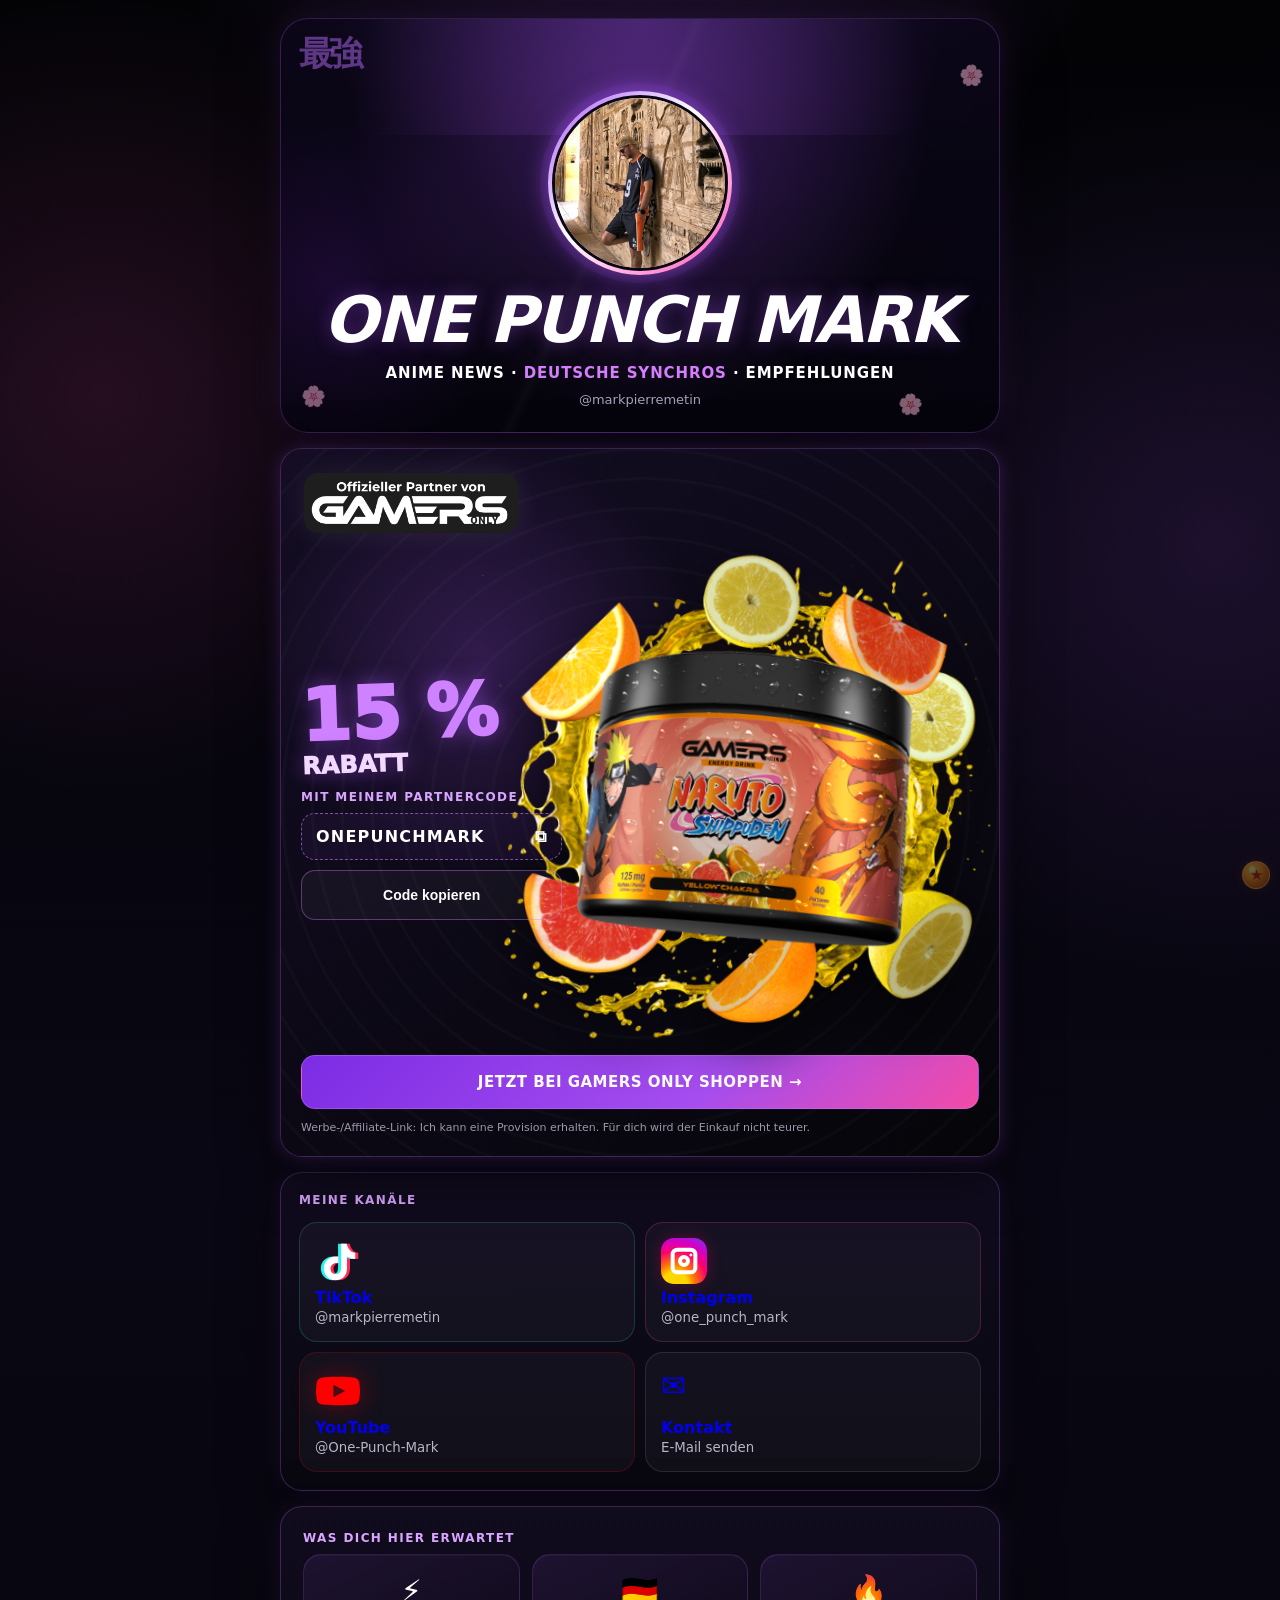
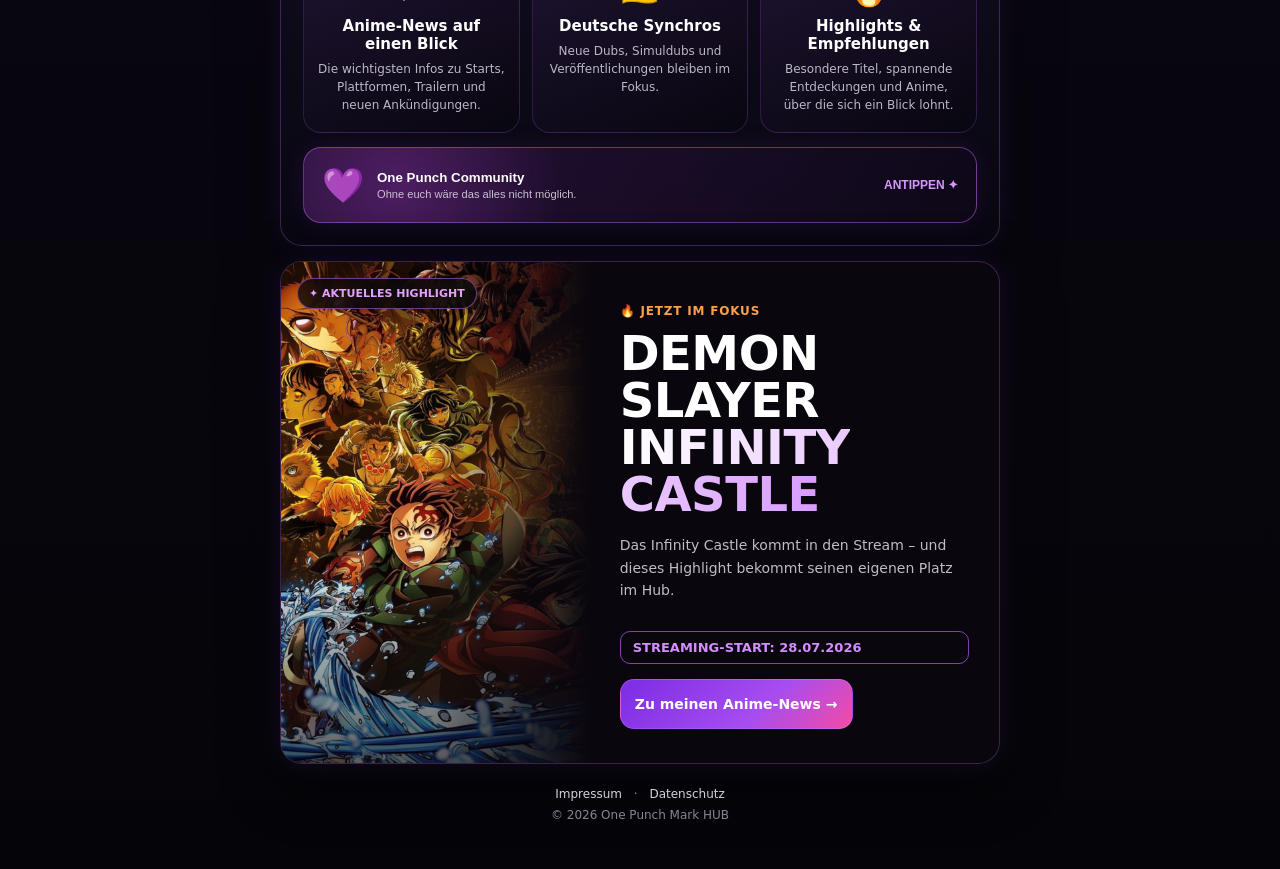
==== commit f1d86967: "Add files via upload" ====
--- a/index.html
+++ b/index.html
@@ -20,7 +20,7 @@
   </section>
 
   <section class="panel glow sponsor-panel">
-    <div class="partner-line"><span>Offizieller Partner von</span><img class="partner-badge" src="gamers-partner.png" alt="Gamers Only"></div>
+    <div class="partner-line"><img class="partner-badge" src="gamers-partner.png" alt="Offizieller Partner von Gamers Only"></div>
     <div class="sponsor-grid">
       <div class="deal-copy">
         <div class="percent">15 %<span>RABATT</span></div>
@@ -64,8 +64,8 @@
     <div class="promise-grid">
       <article class="promise-card">
         <div class="promise-symbol">⚡</div>
-        <strong>News ohne Umwege</strong>
-        <p>Anime-News schnell, verständlich und ohne unnötiges Drumherum.</p>
+        <strong>Anime-News auf einen Blick</strong>
+        <p>Die wichtigsten Infos zu Starts, Plattformen, Trailern und neuen Ankündigungen.</p>
       </article>
       <article class="promise-card">
         <div class="promise-symbol">🇩🇪</div>
@@ -74,8 +74,8 @@
       </article>
       <article class="promise-card">
         <div class="promise-symbol">🔥</div>
-        <strong>Ehrliche Empfehlungen</strong>
-        <p>Nur Titel, die mich wirklich abholen und eine Empfehlung verdienen.</p>
+        <strong>Highlights & Empfehlungen</strong>
+        <p>Besondere Titel, spannende Entdeckungen und Anime, über die sich ein Blick lohnt.</p>
       </article>
     </div>
 
@@ -101,8 +101,8 @@
     <div class="cinema-feature-copy">
       <span class="hot-label">🔥 Jetzt im Fokus</span>
       <h2>Demon Slayer<br><b>Infinity Castle</b></h2>
-      <p>Der Kampf erreicht das Infinity Castle – und dieses Highlight bekommt seinen eigenen Platz im Hub.</p>
-      <div class="release-pill">Kinostart: 28.07.2026</div>
+      <p>Das Infinity Castle kommt in den Stream – und dieses Highlight bekommt seinen eigenen Platz im Hub.</p>
+      <div class="release-pill">Streaming-Start: 28.07.2026</div>
       <a class="btn primary cinema-main-button"
          href="https://www.tiktok.com/@markpierremetin"
          target="_blank"
@@ -124,14 +124,23 @@
 
 <div class="impact-layer" data-impact aria-hidden="true">
   <div class="impact-flash"></div>
+  <div class="punch-runup" aria-hidden="true">
+    <div class="speedline sline1"></div>
+    <div class="speedline sline2"></div>
+    <div class="speedline sline3"></div>
+    <div class="speedline sline4"></div>
+    <div class="speedline sline5"></div>
+  </div>
   <div class="opm-fist">
+    <span class="forearm"></span>
     <span class="fist-knuckle k1"></span>
     <span class="fist-knuckle k2"></span>
     <span class="fist-knuckle k3"></span>
     <span class="fist-knuckle k4"></span>
     <span class="fist-palm"></span>
-    <span class="fist-cuff">OPM</span>
+    <span class="fist-thumb"></span>
   </div>
+  <div class="impact-burst"></div>
   <svg class="crack-svg" viewBox="0 0 1000 1000" preserveAspectRatio="none">
     <g>
       <path d="M510 505 L440 410 L390 300 L300 210"/>
@@ -157,9 +166,9 @@
     <div class="club-seal">葉</div>
     <p class="eyebrow">Geheimer Bereich entdeckt</p>
     <h2 id="club-title">🍜 Hidden Leaf Club</h2>
-    <p class="club-welcome">Willkommen, Shinobi. Du hast den versteckten Dragon Ball gefunden.</p>
+    <p class="club-welcome">Willkommen, Shinobi. Du hast alle sieben Dragon-Ball-Taps gemeistert.</p>
     <div class="club-grid">
-      <div><span>🍥</span><strong>Lieblingswelten</strong><small>Naruto · Dragon Ball · Fullmetal Alchemist · Hunter × Hunter</small></div>
+      <div><span>🍥</span><strong>Lieblingsanime</strong><small>Naruto · Dragon Ball Z · Attack on Titan · One Piece · und wahrscheinlich noch vieles mehr 😄</small></div>
       <div><span>🎙️</span><strong>Creator-Modus</strong><small>Anime-News, deutsche Synchros und ehrliche Empfehlungen.</small></div>
       <div><span>⚡</span><strong>Chakra-Code</strong><small>ONEPUNCHMARK – 15 % bei Gamers Only.</small></div>
       <div><span>💜</span><strong>Community</strong><small>Ohne euch gäbe es den One Punch Mark Hub nicht.</small></div>
--- a/style.css
+++ b/style.css
@@ -572,3 +572,193 @@
 @media(prefers-reduced-motion:reduce){
   *,*:before,*:after{animation-duration:.01ms!important;animation-iteration-count:1!important;scroll-behavior:auto!important}
 }
+
+
+/* =========================================================
+   VERSION 8 — refined copy + stronger anime impact
+   ========================================================= */
+
+.partner-line{justify-content:flex-start}
+.partner-line .partner-badge{width:min(310px,86%);max-height:68px}
+
+/* stronger anime punch sequence */
+.impact-layer.active{
+  background:
+    radial-gradient(circle at 50% 50%,rgba(255,255,255,.12),transparent 16%),
+    radial-gradient(circle at 50% 50%,rgba(147,55,255,.17),transparent 42%)
+}
+.punch-runup{
+  position:absolute;inset:0;overflow:hidden;opacity:0
+}
+.impact-layer.active .punch-runup{animation:runupReveal .65s ease .05s both}
+@keyframes runupReveal{
+  0%{opacity:0}
+  28%{opacity:1}
+  100%{opacity:0}
+}
+.speedline{
+  position:absolute;left:-15%;top:50%;height:5px;width:70%;
+  background:linear-gradient(90deg,transparent,rgba(255,255,255,.95),transparent);
+  transform-origin:right center;
+  filter:drop-shadow(0 0 8px #bb6bff)
+}
+.sline1{top:18%;transform:rotate(8deg) scaleX(1.1)}
+.sline2{top:32%;transform:rotate(4deg) scaleX(.9)}
+.sline3{top:50%;transform:rotate(0deg) scaleX(1.3)}
+.sline4{top:68%;transform:rotate(-5deg) scaleX(1.05)}
+.sline5{top:82%;transform:rotate(-9deg) scaleX(.8)}
+
+.opm-fist{
+  position:absolute;
+  left:-42vw;
+  top:53%;
+  width:320px;
+  height:220px;
+  transform-origin:72% 48%;
+  filter:drop-shadow(0 28px 35px rgba(0,0,0,.78));
+  perspective:900px
+}
+.impact-layer.active .opm-fist{
+  animation:cameraPunch 1.15s cubic-bezier(.1,.78,.18,1) both
+}
+@keyframes cameraPunch{
+  0%{
+    left:-42vw;
+    transform:translateY(-50%) rotate(-14deg) scale(.42);
+    filter:blur(2px) drop-shadow(0 20px 20px rgba(0,0,0,.5))
+  }
+  22%{
+    left:4vw;
+    transform:translateY(-50%) rotate(-8deg) scale(.72);
+    filter:blur(0) drop-shadow(0 22px 25px rgba(0,0,0,.65))
+  }
+  52%{
+    left:calc(50% - 190px);
+    transform:translateY(-50%) rotate(1deg) scale(1.45);
+  }
+  60%{
+    left:calc(50% - 210px);
+    transform:translateY(-50%) rotate(-1deg) scale(1.95);
+  }
+  67%{
+    left:calc(50% - 225px);
+    transform:translateY(-50%) rotate(0deg) scale(2.45);
+    filter:blur(.4px) drop-shadow(0 36px 45px rgba(0,0,0,.85))
+  }
+  100%{
+    left:112%;
+    transform:translateY(-50%) rotate(8deg) scale(.95);
+    opacity:.1
+  }
+}
+.forearm{
+  position:absolute;
+  left:-42px;
+  top:68px;
+  width:138px;
+  height:92px;
+  border-radius:52px 18px 18px 52px;
+  background:linear-gradient(145deg,#8037d1,#2f0e57);
+  border:5px solid #1c0b28;
+  transform:rotate(-5deg);
+  z-index:1
+}
+.fist-palm{
+  position:absolute;
+  left:80px;
+  top:48px;
+  width:162px;
+  height:122px;
+  border-radius:45% 48% 44% 40%;
+  background:linear-gradient(145deg,#ffd9c2,#d9916e 72%);
+  border:5px solid #28131a;
+  z-index:4;
+  box-shadow:inset -12px -14px 20px rgba(101,40,26,.18)
+}
+.fist-knuckle{
+  position:absolute;
+  top:2px;
+  width:62px;
+  height:82px;
+  border-radius:46% 46% 36% 36%;
+  background:linear-gradient(145deg,#ffe6d3,#dc9875 74%);
+  border:5px solid #28131a;
+  z-index:5;
+  box-shadow:inset -8px -8px 12px rgba(102,40,28,.14)
+}
+.k1{left:70px;transform:rotate(-8deg)}
+.k2{left:120px;top:-3px}
+.k3{left:170px;top:2px;transform:rotate(6deg)}
+.k4{left:213px;top:18px;transform:rotate(16deg);height:68px}
+.fist-thumb{
+  position:absolute;
+  left:205px;
+  top:86px;
+  width:76px;
+  height:48px;
+  border-radius:50%;
+  background:linear-gradient(145deg,#f7c5aa,#cf805f);
+  border:5px solid #28131a;
+  z-index:6;
+  transform:rotate(-24deg)
+}
+.impact-burst{
+  position:absolute;
+  left:50%;
+  top:50%;
+  width:20px;
+  height:20px;
+  border-radius:50%;
+  opacity:0;
+  transform:translate(-50%,-50%);
+  box-shadow:
+    0 0 0 0 rgba(255,255,255,.95),
+    0 0 0 0 rgba(186,91,255,.7),
+    0 0 90px 40px rgba(255,255,255,.8)
+}
+.impact-layer.active .impact-burst{
+  animation:burstImpact .95s ease .54s both
+}
+@keyframes burstImpact{
+  0%{opacity:0;transform:translate(-50%,-50%) scale(.2)}
+  18%{opacity:1;transform:translate(-50%,-50%) scale(1)}
+  38%{
+    opacity:1;
+    box-shadow:
+      0 0 0 65px rgba(255,255,255,.3),
+      0 0 0 150px rgba(186,91,255,.12),
+      0 0 150px 70px rgba(255,255,255,.9)
+  }
+  100%{
+    opacity:0;
+    transform:translate(-50%,-50%) scale(4.5)
+  }
+}
+.impact-layer.active .crack-svg{
+  animation:crackFade 3s ease .58s both
+}
+.impact-layer.active .crack-svg path{
+  animation:drawCrack .38s cubic-bezier(.2,.8,.2,1) .6s forwards
+}
+.impact-message{
+  bottom:10%;
+  text-shadow:
+    0 0 8px #fff,
+    0 0 22px #8a31ff,
+    0 0 42px rgba(138,49,255,.8)
+}
+.impact-layer.active .impact-message{
+  animation:impactText 2.7s cubic-bezier(.2,.8,.2,1) .68s both
+}
+
+@media(max-width:430px){
+  .opm-fist{
+    width:260px;
+    height:185px
+  }
+  .fist-palm{left:65px;top:42px;width:132px;height:98px}
+  .fist-knuckle{width:50px;height:68px;border-width:4px}
+  .k1{left:58px}.k2{left:98px}.k3{left:138px}.k4{left:174px;top:15px;height:57px}
+  .fist-thumb{left:168px;top:73px;width:62px;height:41px}
+  .forearm{left:-32px;top:58px;width:112px;height:76px}
+}
